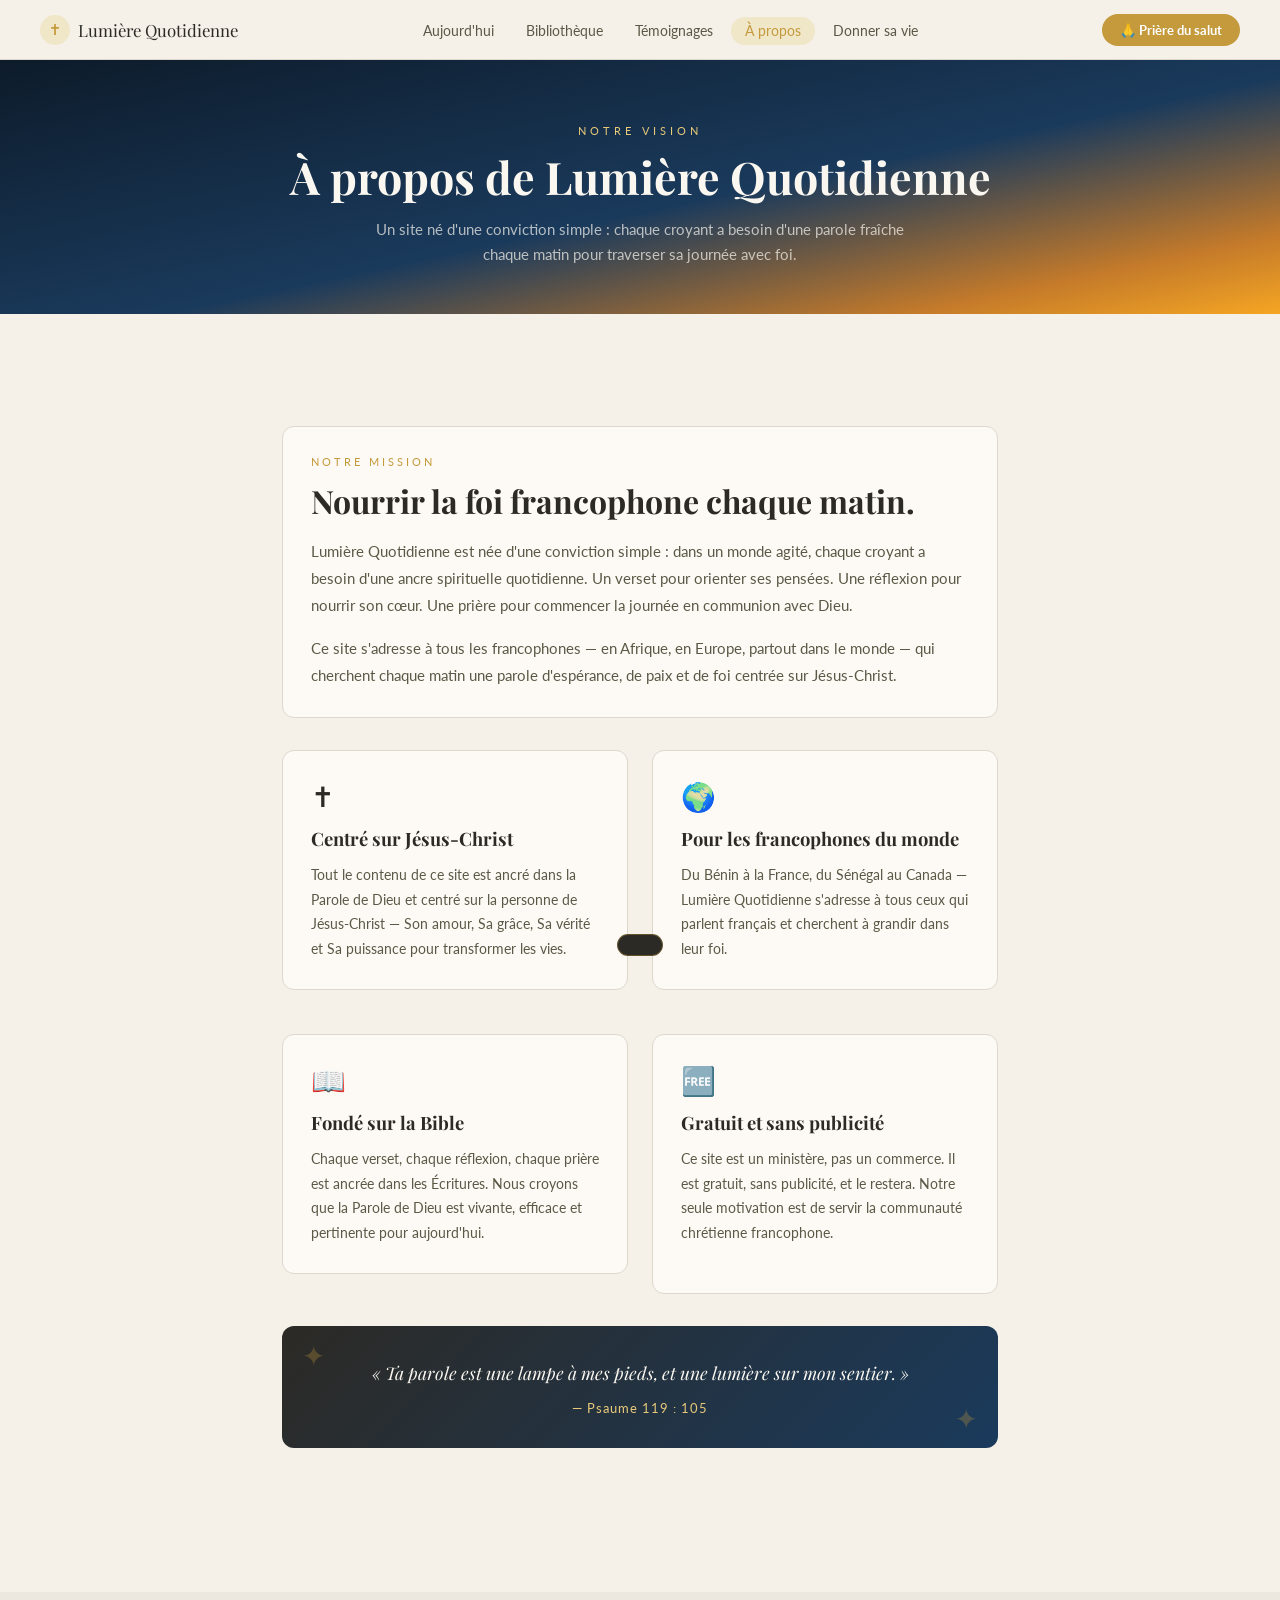
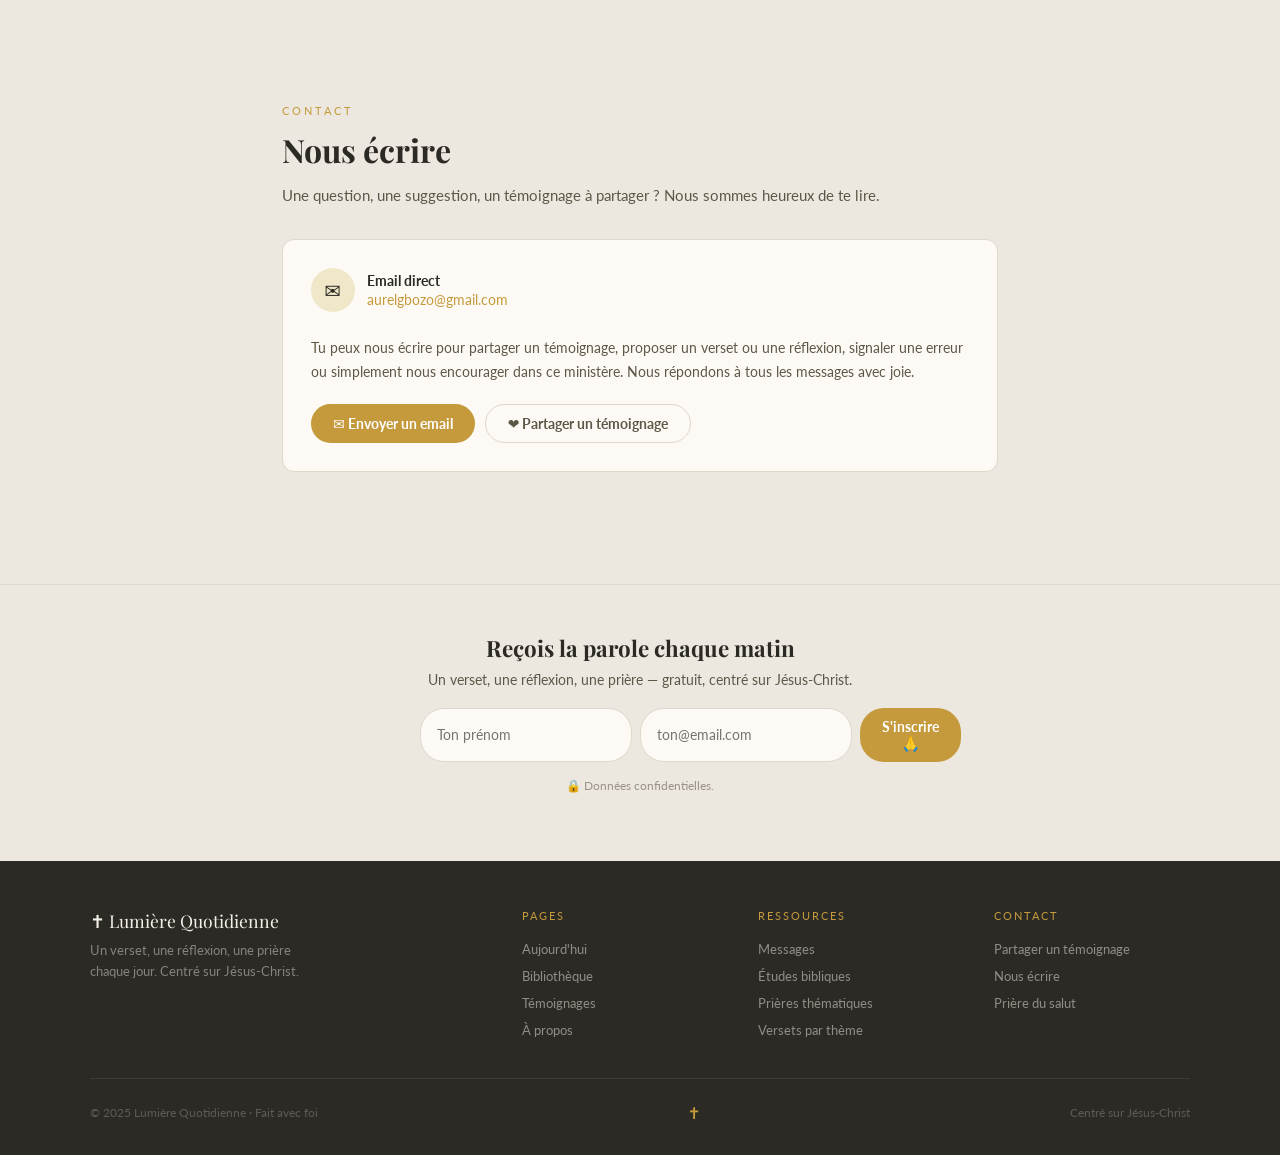
==== apropos.html @ 220b4751 "Add files via upload Restructuration multi-pages" ====
<!DOCTYPE html>
<html lang="fr">
<head>
  <meta charset="UTF-8" />
  <meta name="viewport" content="width=device-width, initial-scale=1.0" />
  <link rel="icon" type="image/svg+xml" href="favicon.svg" />
  <link rel="icon" type="image/png" href="favicon.png" />
  <link rel="preconnect" href="https://fonts.googleapis.com" crossorigin />
  <link rel="preload" as="style" href="https://fonts.googleapis.com/css2?family=Playfair+Display:ital,wght@0,400;0,500;0,700;1,400&family=Lato:wght@300;400;700&display=swap" onload="this.onload=null;this.rel='stylesheet'" />
  <noscript><link href="https://fonts.googleapis.com/css2?family=Playfair+Display:ital,wght@0,400;0,500;0,700;1,400&family=Lato:wght@300;400;700&display=swap" rel="stylesheet" /></noscript>
  <link rel="stylesheet" href="style.css" />

  <title>À propos — Lumière Quotidienne</title>
  <meta name="description" content="La vision de Lumière Quotidienne — un site chrétien francophone centré sur Jésus-Christ." />
</head>
<body>
<nav class="nav">
  <a href="index.html" class="nav-brand">
    <div class="nav-logo">✝</div>
    <span class="nav-name">Lumière Quotidienne</span>
  </a>
  <ul class="nav-links">
    <li><a href="index.html">Aujourd'hui</a></li>
    <li><a href="bibliotheque.html">Bibliothèque</a></li>
    <li><a href="temoignages.html">Témoignages</a></li>
    <li><a href="apropos.html">À propos</a></li>
    <li><a href="salut.html">Donner sa vie</a></li>
  </ul>
  <div style="display:flex;align-items:center;gap:10px;">
    <a href="salut.html" class="nav-cta">🙏 Prière du salut</a>
    <button class="nav-hamburger" id="hamburger"><span></span><span></span><span></span></button>
  </div>
</nav>
<div class="mobile-menu" id="mobileMenu">
  <a href="index.html">Aujourd'hui</a>
  <a href="bibliotheque.html">Bibliothèque</a>
  <a href="temoignages.html">Témoignages</a>
  <a href="apropos.html">À propos</a>
  <a href="salut.html">Donner sa vie</a>
</div>

<div class="page-header">
  <p class="page-header-label">Notre vision</p>
  <h1 class="page-header-title">À propos de Lumière Quotidienne</h1>
  <p class="page-header-sub">Un site né d'une conviction simple : chaque croyant a besoin d'une parole fraîche chaque matin pour traverser sa journée avec foi.</p>
</div>

<section class="section">
  <div class="container-sm">
    <div class="card" style="margin-bottom:2rem;">
      <p class="section-label">Notre mission</p>
      <h2 class="section-title">Nourrir la foi francophone chaque matin.</h2>
      <p style="font-size:15px;color:var(--text-mid);line-height:1.8;margin-top:1rem;">
        Lumière Quotidienne est née d'une conviction simple : dans un monde agité, chaque croyant a besoin d'une ancre spirituelle quotidienne. Un verset pour orienter ses pensées. Une réflexion pour nourrir son cœur. Une prière pour commencer la journée en communion avec Dieu.
      </p>
      <p style="font-size:15px;color:var(--text-mid);line-height:1.8;margin-top:1rem;">
        Ce site s'adresse à tous les francophones — en Afrique, en Europe, partout dans le monde — qui cherchent chaque matin une parole d'espérance, de paix et de foi centrée sur Jésus-Christ.
      </p>
    </div>

    <div class="grid-2" style="margin-bottom:2rem;">
      <div class="card">
        <div style="font-size:28px;margin-bottom:0.75rem;">✝️</div>
        <h3 class="card-title">Centré sur Jésus-Christ</h3>
        <p class="card-text">Tout le contenu de ce site est ancré dans la Parole de Dieu et centré sur la personne de Jésus-Christ — Son amour, Sa grâce, Sa vérité et Sa puissance pour transformer les vies.</p>
      </div>
      <div class="card">
        <div style="font-size:28px;margin-bottom:0.75rem;">🌍</div>
        <h3 class="card-title">Pour les francophones du monde</h3>
        <p class="card-text">Du Bénin à la France, du Sénégal au Canada — Lumière Quotidienne s'adresse à tous ceux qui parlent français et cherchent à grandir dans leur foi.</p>
      </div>
      <div class="card">
        <div style="font-size:28px;margin-bottom:0.75rem;">📖</div>
        <h3 class="card-title">Fondé sur la Bible</h3>
        <p class="card-text">Chaque verset, chaque réflexion, chaque prière est ancrée dans les Écritures. Nous croyons que la Parole de Dieu est vivante, efficace et pertinente pour aujourd'hui.</p>
      </div>
      <div class="card">
        <div style="font-size:28px;margin-bottom:0.75rem;">🆓</div>
        <h3 class="card-title">Gratuit et sans publicité</h3>
        <p class="card-text">Ce site est un ministère, pas un commerce. Il est gratuit, sans publicité, et le restera. Notre seule motivation est de servir la communauté chrétienne francophone.</p>
      </div>
    </div>

    <div class="verset-band">
      <p class="verset-band-text">« Ta parole est une lampe à mes pieds, et une lumière sur mon sentier. »</p>
      <p class="verset-band-ref">— Psaume 119 : 105</p>
    </div>
  </div>
</section>

<section class="section section-bg-alt" id="contact">
  <div class="container-sm">
    <p class="section-label">Contact</p>
    <h2 class="section-title">Nous écrire</h2>
    <p class="section-sub" style="margin-bottom:2rem;">Une question, une suggestion, un témoignage à partager ? Nous sommes heureux de te lire.</p>

    <div class="card">
      <div style="display:flex;align-items:center;gap:12px;margin-bottom:1.5rem;">
        <div style="width:44px;height:44px;border-radius:50%;background:var(--gold-pale);display:flex;align-items:center;justify-content:center;font-size:20px;">✉️</div>
        <div>
          <p style="font-weight:700;color:var(--text);font-size:14px;">Email direct</p>
          <a href="mailto:aurelgbozo@gmail.com" style="color:var(--gold);font-size:14px;text-decoration:none;">aurelgbozo@gmail.com</a>
        </div>
      </div>
      <p style="font-size:14px;color:var(--text-mid);line-height:1.7;">Tu peux nous écrire pour partager un témoignage, proposer un verset ou une réflexion, signaler une erreur ou simplement nous encourager dans ce ministère. Nous répondons à tous les messages avec joie.</p>
      <div style="margin-top:1.25rem;display:flex;gap:10px;flex-wrap:wrap;">
        <a href="mailto:aurelgbozo@gmail.com" class="btn btn-gold">✉️ Envoyer un email</a>
        <a href="temoignages.html" class="btn btn-outline">❤️ Partager un témoignage</a>
      </div>
    </div>
  </div>
</section>

<div class="newsletter-strip">
  <h3>Reçois la parole chaque matin</h3>
  <p>Un verset, une réflexion, une prière — gratuit, centré sur Jésus-Christ.</p>
  <form id="nlForm" action="https://formspree.io/f/mqevyqdy" method="POST" onsubmit="return soumettreNewsletter(event)">
    <input type="hidden" name="_subject" value="✉️ Nouvelle inscription — Lumière Quotidienne" />
    <div class="nl-form">
      <input type="text" name="prenom" placeholder="Ton prénom" />
      <input type="email" name="email" id="nlEmail" placeholder="ton@email.com" required />
      <button type="submit" class="btn btn-gold" id="nlBtn">S'inscrire 🙏</button>
    </div>
  </form>
  <div id="nlSucces" class="form-success">✅ Merci ! Tu es maintenant inscrit(e). Que Dieu bénisse chacun de tes matins ! 🙏</div>
  <div id="nlErreur" class="form-error">❌ Une erreur s'est produite. Réessaie.</div>
  <p style="margin-top:1rem;font-size:12px;color:var(--text-soft);">🔒 Données confidentielles.</p>
</div>
<footer>
  <div class="footer-inner">
    <div>
      <p class="footer-brand-name">✝ Lumière Quotidienne</p>
      <p class="footer-brand-desc">Un verset, une réflexion, une prière chaque jour. Centré sur Jésus-Christ.</p>
    </div>
    <div>
      <p class="footer-col-title">Pages</p>
      <ul class="footer-links">
        <li><a href="index.html">Aujourd'hui</a></li>
        <li><a href="bibliotheque.html">Bibliothèque</a></li>
        <li><a href="temoignages.html">Témoignages</a></li>
        <li><a href="apropos.html">À propos</a></li>
      </ul>
    </div>
    <div>
      <p class="footer-col-title">Ressources</p>
      <ul class="footer-links">
        <li><a href="bibliotheque.html#messages">Messages</a></li>
        <li><a href="bibliotheque.html#etudes">Études bibliques</a></li>
        <li><a href="bibliotheque.html#prieres">Prières thématiques</a></li>
        <li><a href="bibliotheque.html#versets">Versets par thème</a></li>
      </ul>
    </div>
    <div>
      <p class="footer-col-title">Contact</p>
      <ul class="footer-links">
        <li><a href="temoignages.html">Partager un témoignage</a></li>
        <li><a href="apropos.html#contact">Nous écrire</a></li>
        <li><a href="salut.html">Prière du salut</a></li>
      </ul>
    </div>
  </div>
  <div class="footer-bottom">
    <p>© 2025 Lumière Quotidienne · Fait avec foi</p>
    <span class="footer-cross">✝</span>
    <p>Centré sur Jésus-Christ</p>
  </div>
</footer>
<div class="toast" id="toast"></div>
<script src="commun.js"></script>
</body>
</html>
---- style.css ----
/* ============================================================
   LUMIÈRE QUOTIDIENNE — Feuille de style commune
   ============================================================ */

*, *::before, *::after { box-sizing: border-box; margin: 0; padding: 0; }
html { scroll-behavior: smooth; }

:root {
  --bg:        #F5F0E8;
  --bg-alt:    #EDE8DF;
  --bg-card:   #FDFAF5;
  --bg-dark:   #2C2A25;
  --gold:      #C49A3C;
  --gold-pale: #F0E6C8;
  --gold-mid:  #D4AC5A;
  --text:      #2C2A25;
  --text-mid:  #5C5847;
  --text-soft: #9A9285;
  --border:    #DDD8CC;
  --sage:      #5C7A4E;
  --sage-light:#EAF3DE;
  --radius:    12px;
  --radius-lg: 20px;
  --shadow:    0 2px 20px rgba(44,42,37,0.08);
  --font-d:    'Playfair Display', Georgia, serif;
  --font-b:    'Lato', system-ui, sans-serif;
}

body { background: var(--bg); font-family: var(--font-b); color: var(--text); min-height: 100vh; }

/* ── NAVBAR ── */
.nav {
  position: sticky; top: 0; z-index: 100;
  background: var(--bg); border-bottom: 1px solid var(--border);
  display: flex; align-items: center; justify-content: space-between;
  padding: 0 2.5rem; height: 60px;
}
.nav-brand { display: flex; align-items: center; gap: 8px; text-decoration: none; }
.nav-logo { width: 30px; height: 30px; border-radius: 50%; background: var(--gold-pale); display: flex; align-items: center; justify-content: center; font-size: 15px; color: var(--gold); }
.nav-name { font-family: var(--font-d); font-size: 1.05rem; color: var(--text); }
.nav-links { display: flex; gap: 4px; list-style: none; }
.nav-links a { color: var(--text-mid); text-decoration: none; font-size: 13.5px; padding: 6px 14px; border-radius: 20px; transition: all .15s; }
.nav-links a:hover, .nav-links a.active { color: var(--gold); background: var(--gold-pale); }
.nav-right { display: flex; align-items: center; gap: 10px; }
.nav-cta { background: var(--gold); color: #fff; border: none; border-radius: 20px; padding: 8px 18px; font-size: 13px; font-weight: 700; cursor: pointer; font-family: var(--font-b); transition: background .15s; text-decoration: none; }
.nav-cta:hover { background: var(--gold-mid); }
.nav-hamburger { display: none; flex-direction: column; gap: 5px; cursor: pointer; padding: 4px; background: none; border: none; }
.nav-hamburger span { display: block; width: 22px; height: 2px; background: var(--text); border-radius: 2px; }
.mobile-menu { display: none; position: fixed; top: 60px; left: 0; right: 0; background: var(--bg-card); border-bottom: 1px solid var(--border); padding: 1rem 1.5rem; z-index: 99; flex-direction: column; gap: 4px; }
.mobile-menu.open { display: flex; }
.mobile-menu a { color: var(--text-mid); text-decoration: none; font-size: 15px; padding: 10px 0; border-bottom: 1px solid var(--border); }
.mobile-menu a:hover { color: var(--gold); }

/* ── PAGE HEADER ── */
.page-header {
  background: linear-gradient(168deg, #0D1B2A 0%, #1a3a5c 55%, #c47a2a 85%, #F5A623 100%);
  padding: 4rem 2.5rem 3rem;
  text-align: center;
}
.page-header-label { font-size: 11px; letter-spacing: 4px; text-transform: uppercase; color: #E8C97A; margin-bottom: 0.75rem; }
.page-header-title { font-family: var(--font-d); font-size: clamp(1.8rem, 4vw, 2.8rem); color: #FAF7F0; line-height: 1.25; margin-bottom: 0.75rem; }
.page-header-sub { font-size: 15px; color: rgba(250,247,240,0.7); max-width: 560px; margin: 0 auto; line-height: 1.65; }

/* ── LAYOUT ── */
.container { max-width: 1100px; margin: 0 auto; padding: 3rem 2rem; }
.container-sm { max-width: 780px; margin: 0 auto; padding: 3rem 2rem; }
.section { padding: 4rem 2.5rem; }
.section-bg-alt { background: var(--bg-alt); }
.section-bg-dark { background: var(--bg-dark); }
.section-label { font-size: 11px; letter-spacing: 3px; text-transform: uppercase; color: var(--gold); margin-bottom: 0.75rem; }
.section-title { font-family: var(--font-d); font-size: clamp(1.5rem, 3vw, 2rem); line-height: 1.3; color: var(--text); margin-bottom: 0.75rem; }
.section-title-center { text-align: center; }
.section-sub { font-size: 15px; color: var(--text-mid); line-height: 1.65; margin-bottom: 2.5rem; }
.section-sub-center { text-align: center; max-width: 600px; margin-left: auto; margin-right: auto; }

/* ── CARD ── */
.card { background: var(--bg-card); border: 1px solid var(--border); border-radius: var(--radius); padding: 1.75rem; margin-bottom: 1.25rem; }
.card:last-child { margin-bottom: 0; }
.card-tag { display: inline-block; background: var(--gold-pale); color: var(--gold); font-size: 11px; font-weight: 700; letter-spacing: 1.5px; text-transform: uppercase; padding: 3px 10px; border-radius: 12px; margin-bottom: 0.75rem; }
.card-title { font-family: var(--font-d); font-size: 1.15rem; color: var(--text); margin-bottom: 0.75rem; }
.card-text { font-size: 14px; color: var(--text-mid); line-height: 1.75; }
.card-verset { font-family: var(--font-d); font-style: italic; font-size: 13px; color: var(--gold); border-left: 3px solid var(--gold-pale); padding-left: 10px; margin-top: 1rem; }

/* ── BUTTONS ── */
.btn { display: inline-flex; align-items: center; gap: 6px; border-radius: 24px; padding: 10px 22px; font-size: 14px; font-weight: 700; cursor: pointer; font-family: var(--font-b); transition: all .15s; text-decoration: none; border: none; }
.btn-gold { background: var(--gold); color: #fff; }
.btn-gold:hover { background: var(--gold-mid); }
.btn-outline { background: transparent; color: var(--text-mid); border: 1.5px solid var(--border); }
.btn-outline:hover { border-color: var(--gold); color: var(--gold); }
.btn-sm { padding: 6px 16px; font-size: 12px; }
.btn-copy { background: none; border: 1px solid var(--border); border-radius: 20px; padding: 5px 14px; font-size: 12px; color: var(--text-soft); cursor: pointer; font-family: var(--font-b); transition: all .15s; }
.btn-copy:hover { border-color: var(--gold); color: var(--gold); }

/* ── GRILLES ── */
.grid-2 { display: grid; grid-template-columns: 1fr 1fr; gap: 1.5rem; }
.grid-3 { display: grid; grid-template-columns: repeat(3, 1fr); gap: 1.25rem; }
.grid-4 { display: grid; grid-template-columns: repeat(4, 1fr); gap: 1.25rem; }

/* ── PRIÈRE CARD DARK ── */
.priere-dark { background: var(--bg-dark); border-radius: var(--radius); padding: 1.5rem; }
.priere-dark-icon { font-size: 22px; margin-bottom: 0.75rem; }
.priere-dark-titre { font-family: var(--font-d); font-size: 1rem; color: #F5F0E8; margin-bottom: 0.75rem; }
.priere-dark-texte { font-family: var(--font-d); font-style: italic; font-size: 13px; color: rgba(245,240,232,0.75); line-height: 1.75; margin-bottom: 1rem; }

/* ── VERSET BAND ── */
.verset-band { background: linear-gradient(135deg, var(--bg-dark) 0%, #1a3a5c 100%); border-radius: var(--radius); padding: 2rem 1.5rem; text-align: center; position: relative; overflow: hidden; margin: 2rem 0; }
.verset-band::before { content: '✦'; position: absolute; top: 12px; left: 20px; color: var(--gold); opacity: 0.3; font-size: 28px; }
.verset-band::after { content: '✦'; position: absolute; bottom: 12px; right: 20px; color: var(--gold); opacity: 0.3; font-size: 28px; }
.verset-band-text { font-family: var(--font-d); font-style: italic; color: #FAF7F0; font-size: 1.1rem; line-height: 1.7; }
.verset-band-ref { margin-top: 0.75rem; color: #E8C97A; font-size: 13px; letter-spacing: 1px; }

/* ── THÈME CHIPS ── */
.themes-grid { display: flex; flex-wrap: wrap; gap: 8px; margin-bottom: 2rem; }
.theme-chip { background: var(--bg-card); border: 1px solid var(--border); border-radius: 24px; padding: 7px 16px; cursor: pointer; transition: all .15s; text-decoration: none; display: inline-flex; align-items: center; gap: 6px; font-size: 13px; color: var(--text-mid); font-weight: 700; }
.theme-chip:hover, .theme-chip.active { border-color: var(--gold); background: var(--gold-pale); color: var(--gold); }

/* ── VERSETS THÈME ── */
.theme-section { background: var(--bg-card); border: 1px solid var(--border); border-radius: var(--radius); overflow: hidden; margin-bottom: 1rem; }
.theme-header { display: flex; align-items: center; gap: 8px; padding: 0.9rem 1.25rem; font-size: 13px; font-weight: 700; letter-spacing: 1px; background: var(--gold-pale); color: var(--text); }
.versets-liste { display: grid; grid-template-columns: repeat(auto-fit, minmax(220px, 1fr)); }
.verset-item { padding: 1rem 1.25rem; border-top: 1px solid var(--border); }
.vi-texte { font-family: var(--font-d); font-style: italic; font-size: 13.5px; color: var(--text); line-height: 1.6; margin-bottom: 0.4rem; }
.vi-ref { font-size: 11px; color: var(--gold); font-weight: 700; letter-spacing: 0.5px; }

/* ── TEMOIGNAGES ── */
.temo-bubble { background: rgba(255,255,255,0.08); border: 1px solid rgba(255,255,255,0.15); border-radius: var(--radius); padding: 1.25rem; margin-bottom: 1rem; }
.temo-quote { font-family: var(--font-d); font-style: italic; font-size: 1rem; color: #F5F0E8; line-height: 1.6; margin-bottom: 0.5rem; }
.temo-author { font-size: 12px; color: rgba(245,240,232,0.5); }

/* ── FORMULAIRES ── */
.form-group { margin-bottom: 1rem; }
.form-label { display: block; font-size: 12px; font-weight: 700; color: var(--text-mid); letter-spacing: 1px; text-transform: uppercase; margin-bottom: 6px; }
.form-input { width: 100%; border: 1.5px solid var(--border); border-radius: var(--radius); padding: 10px 14px; font-size: 14px; font-family: var(--font-b); background: var(--bg-card); color: var(--text); transition: border-color .15s; }
.form-input:focus { outline: none; border-color: var(--gold); }
.form-textarea { height: 100px; resize: none; }
.form-row { display: flex; gap: 10px; }
.form-row .form-group { flex: 1; }
.form-success { background: var(--sage-light); border: 1px solid var(--sage); border-radius: var(--radius); padding: 12px 16px; color: #2d5a1e; font-size: 14px; margin-top: 1rem; display: none; }
.form-error { background: #fbeaea; border: 1px solid #c0392b; border-radius: var(--radius); padding: 12px 16px; color: #922b21; font-size: 14px; margin-top: 1rem; display: none; }

/* ── NEWSLETTER ── */
.newsletter-strip { background: var(--bg-alt); border-top: 1px solid var(--border); padding: 3rem 2rem; text-align: center; }
.newsletter-strip h3 { font-family: var(--font-d); font-size: 1.4rem; color: var(--text); margin-bottom: 0.5rem; }
.newsletter-strip p { font-size: 14px; color: var(--text-mid); margin-bottom: 1.25rem; }
.nl-form { display: flex; gap: 8px; max-width: 440px; margin: 0 auto; }
.nl-form input { flex: 1; border: 1.5px solid var(--border); border-radius: 24px; padding: 10px 16px; font-size: 14px; font-family: var(--font-b); background: var(--bg-card); color: var(--text); transition: border-color .15s; }
.nl-form input:focus { outline: none; border-color: var(--gold); }

/* ── FOOTER ── */
footer { background: var(--bg-dark); padding: 3rem 2.5rem 2rem; }
.footer-inner { max-width: 1100px; margin: 0 auto; display: grid; grid-template-columns: 2fr 1fr 1fr 1fr; gap: 2.5rem; margin-bottom: 2.5rem; }
.footer-brand-name { font-family: var(--font-d); font-size: 1.1rem; color: #F5F0E8; margin-bottom: 0.5rem; display: flex; align-items: center; gap: 8px; }
.footer-brand-desc { font-size: 13px; color: rgba(245,240,232,0.45); line-height: 1.6; max-width: 240px; margin-top: 0.5rem; }
.footer-col-title { font-size: 11px; letter-spacing: 2px; text-transform: uppercase; color: var(--gold); margin-bottom: 1rem; }
.footer-links { list-style: none; display: flex; flex-direction: column; gap: 8px; }
.footer-links a { font-size: 13px; color: rgba(245,240,232,0.5); text-decoration: none; transition: color .15s; }
.footer-links a:hover { color: var(--gold); }
.footer-bottom { max-width: 1100px; margin: 0 auto; padding-top: 1.5rem; border-top: 1px solid rgba(255,255,255,0.08); display: flex; align-items: center; justify-content: space-between; }
.footer-bottom p { font-size: 12px; color: rgba(245,240,232,0.25); }
.footer-cross { color: var(--gold); }

/* ── TOAST ── */
.toast { position: fixed; bottom: 1.5rem; left: 50%; transform: translateX(-50%) translateY(80px); background: var(--bg-dark); color: #F5F0E8; font-size: 13px; padding: 10px 22px; border-radius: 24px; border: 1px solid rgba(196,154,60,.35); z-index: 999; transition: transform .3s ease; white-space: nowrap; pointer-events: none; }
.toast.show { transform: translateX(-50%) translateY(0); }

/* ── PAYSAGES ── */
.paysage-grid { display: grid; grid-template-columns: repeat(3, 1fr); gap: 1.25rem; }
.paysage-card { border-radius: var(--radius-lg); overflow: hidden; position: relative; height: 260px; background: var(--bg-alt); }
.paysage-img { width: 100%; height: 100%; object-fit: cover; display: block; transition: transform .4s ease; }
.paysage-card:hover .paysage-img { transform: scale(1.04); }
.paysage-overlay { position: absolute; bottom: 0; left: 0; right: 0; background: linear-gradient(to top, rgba(44,42,37,0.88) 0%, transparent 100%); padding: 1.25rem; }
.paysage-theme { font-size: 10px; letter-spacing: 2px; text-transform: uppercase; color: #D4AC5A; display: block; margin-bottom: 4px; }
.paysage-verset { font-family: var(--font-d); font-style: italic; color: #F5F0E8; font-size: 0.92rem; line-height: 1.45; }

/* ── ETUDES ── */
.etude-card { background: var(--bg-card); border: 1px solid var(--border); border-radius: var(--radius); padding: 1.75rem; display: flex; gap: 1.5rem; margin-bottom: 1.25rem; }
.etude-num { font-family: var(--font-d); font-size: 2.5rem; color: var(--gold-pale); font-weight: 700; flex-shrink: 0; line-height: 1; }
.etude-titre { font-family: var(--font-d); font-size: 1.15rem; color: var(--text); margin-bottom: 0.5rem; }
.etude-desc { font-size: 13.5px; color: var(--text-mid); line-height: 1.6; margin-bottom: 0.75rem; }
.etude-chips { display: flex; gap: 6px; flex-wrap: wrap; margin-bottom: 1rem; }
.etude-chip { background: var(--gold-pale); color: var(--gold); font-size: 11px; font-weight: 700; padding: 3px 10px; border-radius: 12px; }
.etude-body { font-size: 13.5px; color: var(--text-mid); line-height: 1.8; border-top: 1px solid var(--border); padding-top: 1rem; }
.etude-body p { margin-bottom: 0.75rem; }
.etude-body p:last-child { margin-bottom: 0; }

/* ── RESPONSIVE ── */
@media (max-width: 768px) {
  .nav-links, .nav-cta { display: none; }
  .nav-hamburger { display: flex; }
  .grid-2, .grid-3, .grid-4 { grid-template-columns: 1fr; }
  .paysage-grid { grid-template-columns: 1fr; }
  .footer-inner { grid-template-columns: 1fr; gap: 2rem; }
  .footer-bottom { flex-direction: column; gap: 0.5rem; text-align: center; }
  .nl-form { flex-direction: column; }
  .section { padding: 3rem 1.25rem; }
  .container, .container-sm { padding: 2rem 1.25rem; }
  .etude-card { flex-direction: column; }
  .form-row { flex-direction: column; }
  .nav { padding: 0 1.25rem; }
}
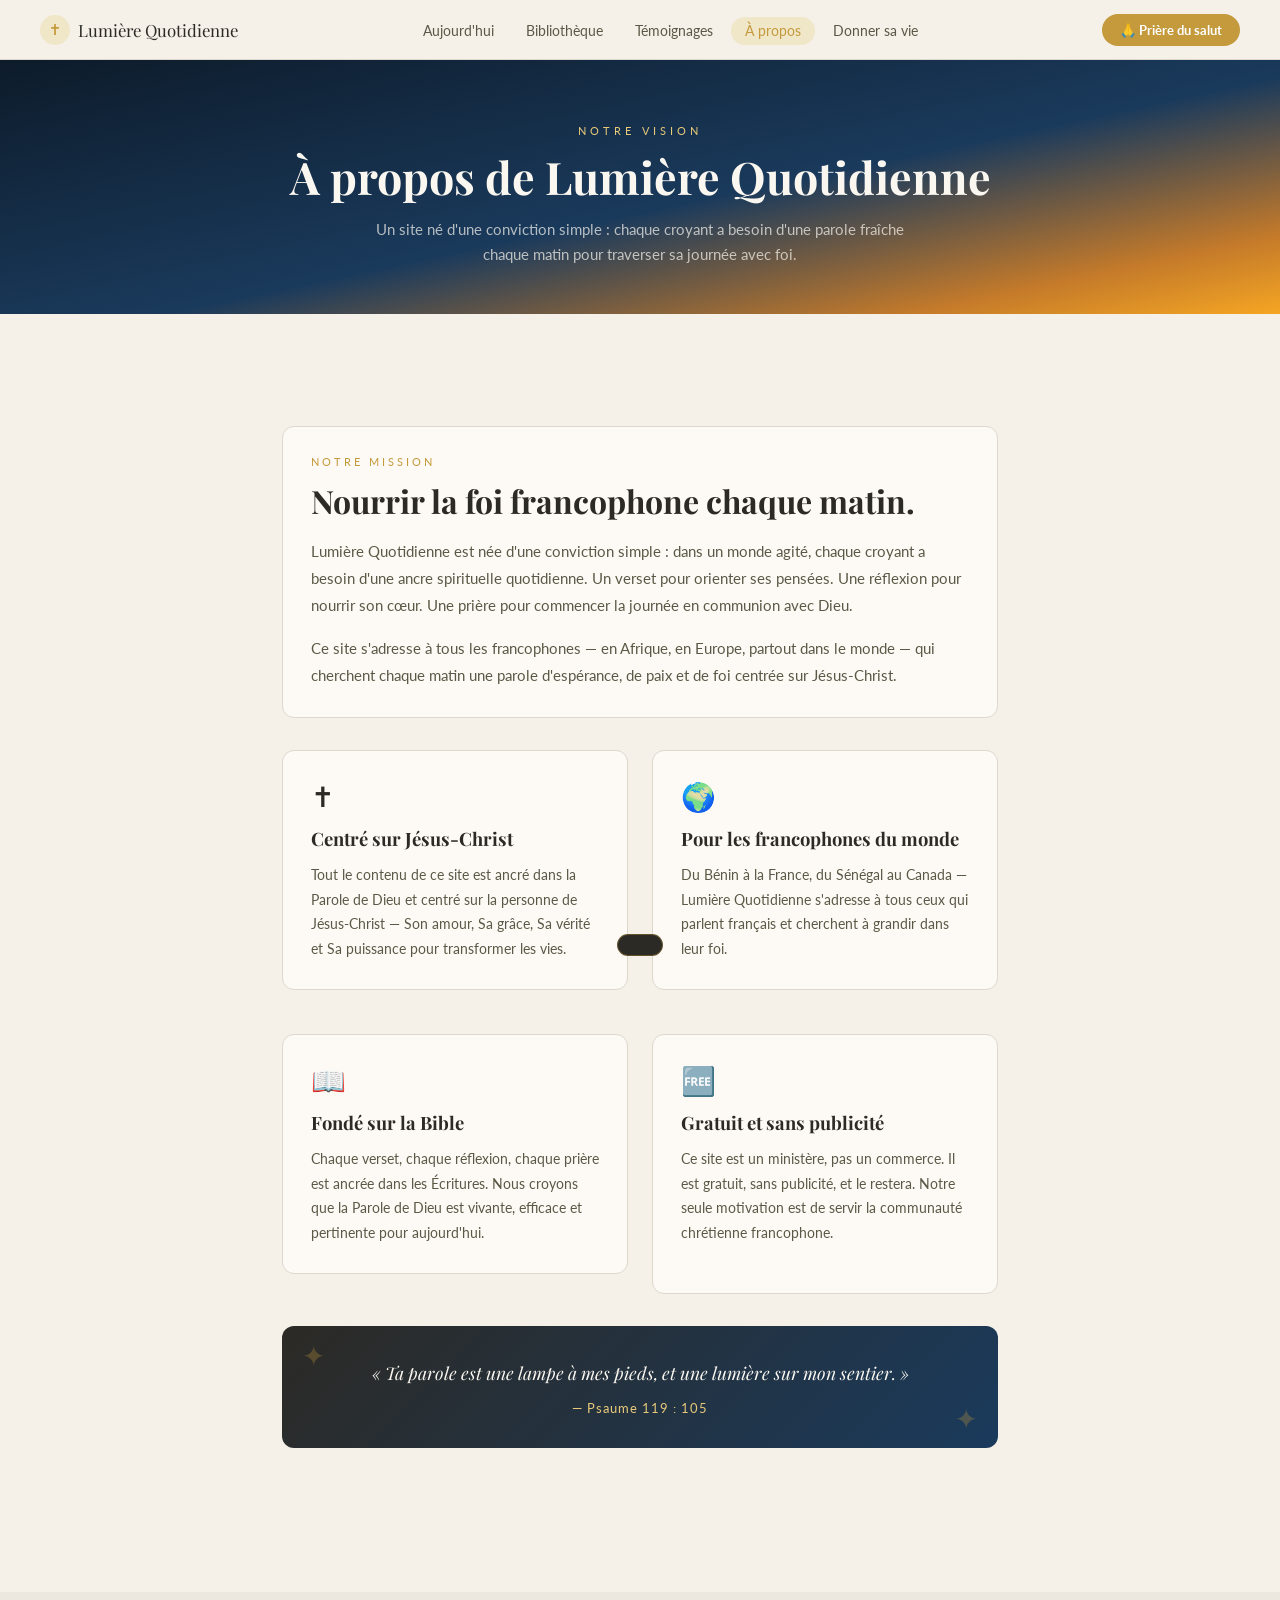
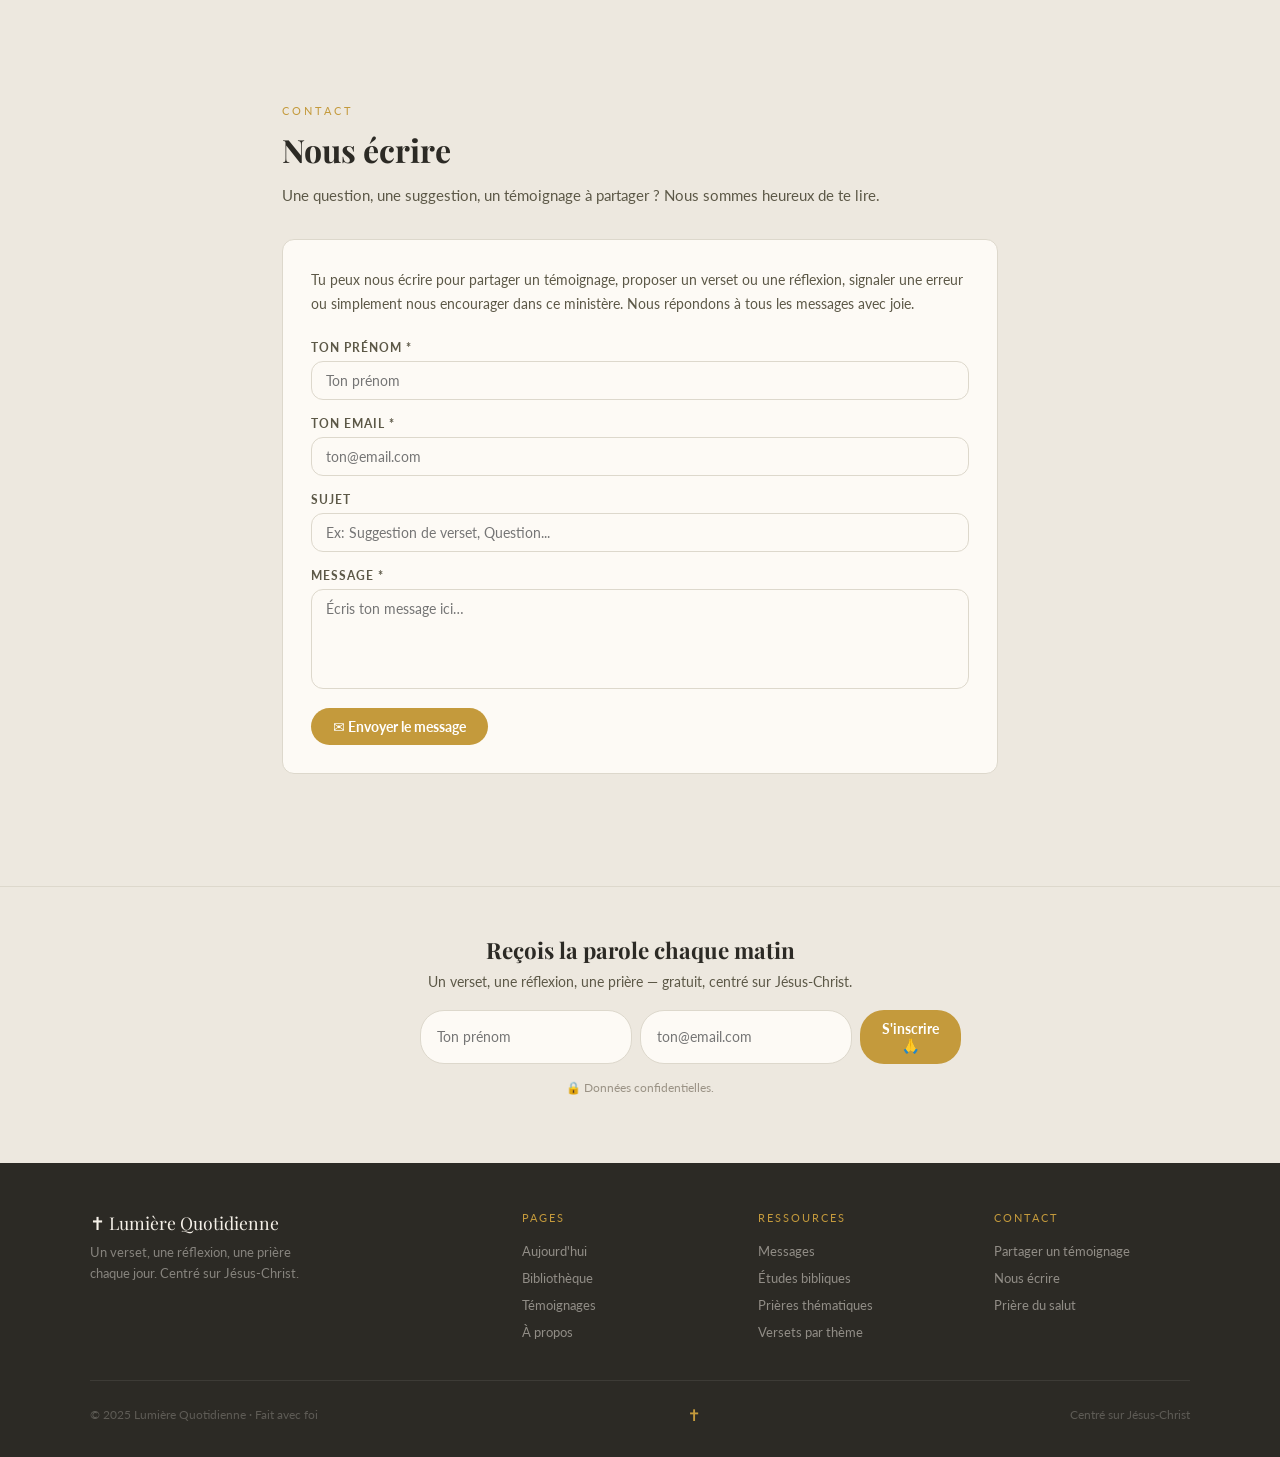
==== commit 95876d90: "Add files via upload" ====
--- a/apropos.html
+++ b/apropos.html
@@ -95,18 +95,30 @@
     <p class="section-sub" style="margin-bottom:2rem;">Une question, une suggestion, un témoignage à partager ? Nous sommes heureux de te lire.</p>
 
     <div class="card">
-      <div style="display:flex;align-items:center;gap:12px;margin-bottom:1.5rem;">
-        <div style="width:44px;height:44px;border-radius:50%;background:var(--gold-pale);display:flex;align-items:center;justify-content:center;font-size:20px;">✉️</div>
-        <div>
-          <p style="font-weight:700;color:var(--text);font-size:14px;">Email direct</p>
-          <a href="mailto:aurelgbozo@gmail.com" style="color:var(--gold);font-size:14px;text-decoration:none;">aurelgbozo@gmail.com</a>
-        </div>
-      </div>
-      <p style="font-size:14px;color:var(--text-mid);line-height:1.7;">Tu peux nous écrire pour partager un témoignage, proposer un verset ou une réflexion, signaler une erreur ou simplement nous encourager dans ce ministère. Nous répondons à tous les messages avec joie.</p>
-      <div style="margin-top:1.25rem;display:flex;gap:10px;flex-wrap:wrap;">
-        <a href="mailto:aurelgbozo@gmail.com" class="btn btn-gold">✉️ Envoyer un email</a>
-        <a href="temoignages.html" class="btn btn-outline">❤️ Partager un témoignage</a>
-      </div>
+      <p style="font-size:14px;color:var(--text-mid);line-height:1.7;margin-bottom:1.5rem;">Tu peux nous écrire pour partager un témoignage, proposer un verset ou une réflexion, signaler une erreur ou simplement nous encourager dans ce ministère. Nous répondons à tous les messages avec joie.</p>
+
+      <form id="contactForm" action="https://formspree.io/f/mjgqawrr" method="POST" onsubmit="return soumettreContact(event)">
+        <input type="hidden" name="_subject" value="✉️ Message — Lumière Quotidienne" />
+        <div class="form-group">
+          <label class="form-label">Ton prénom *</label>
+          <input type="text" name="prenom" class="form-input" placeholder="Ton prénom" required />
+        </div>
+        <div class="form-group">
+          <label class="form-label">Ton email *</label>
+          <input type="email" name="email" class="form-input" placeholder="ton@email.com" required />
+        </div>
+        <div class="form-group">
+          <label class="form-label">Sujet</label>
+          <input type="text" name="sujet" class="form-input" placeholder="Ex: Suggestion de verset, Question..." />
+        </div>
+        <div class="form-group">
+          <label class="form-label">Message *</label>
+          <textarea name="message" class="form-input form-textarea" placeholder="Écris ton message ici…" required></textarea>
+        </div>
+        <button type="submit" class="btn btn-gold" id="contactBtn">✉️ Envoyer le message</button>
+        <div id="contactSucces" class="form-success">✅ Merci ! Ton message a bien été reçu. Nous te répondrons très bientôt. Que Dieu te bénisse ! 🙏</div>
+        <div id="contactErreur" class="form-error">❌ Une erreur s'est produite. Vérifie ta connexion et réessaie.</div>
+      </form>
     </div>
   </div>
 </section>
@@ -167,5 +179,27 @@
 </footer>
 <div class="toast" id="toast"></div>
 <script src="commun.js"></script>
+<script>
+async function soumettreContact(e) {
+  e.preventDefault();
+  const btn = document.getElementById('contactBtn');
+  const ok = document.getElementById('contactSucces');
+  const err = document.getElementById('contactErreur');
+  ok.style.display = 'none'; err.style.display = 'none';
+  btn.textContent = 'Envoi…'; btn.disabled = true;
+  try {
+    const res = await fetch('https://formspree.io/f/mjgqawrr', {
+      method: 'POST',
+      body: new FormData(document.getElementById('contactForm')),
+      headers: { 'Accept': 'application/json' }
+    });
+    if (res.ok) { ok.style.display = 'block'; document.getElementById('contactForm').reset(); }
+    else err.style.display = 'block';
+  } catch(ex) { err.style.display = 'block'; }
+  btn.textContent = '✉️ Envoyer le message';
+  btn.disabled = false;
+  return false;
+}
+</script>
 </body>
 </html>
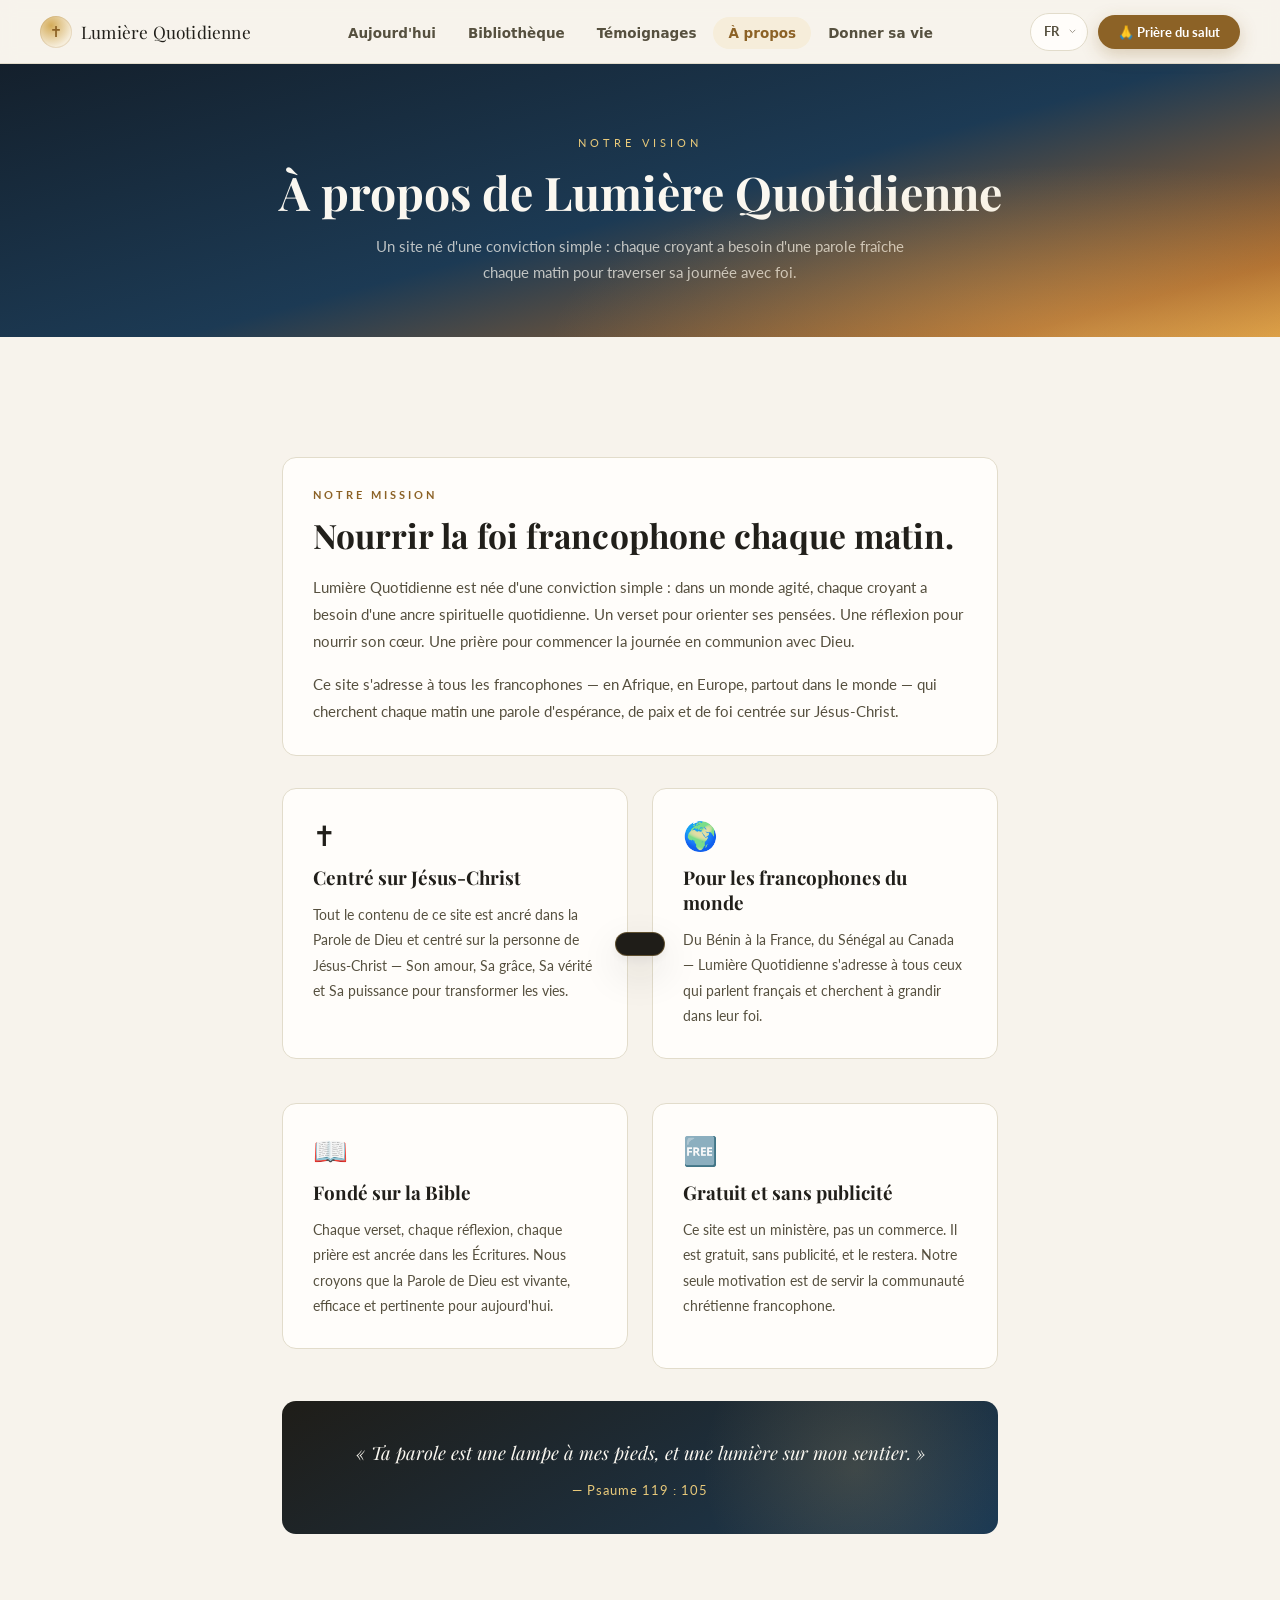
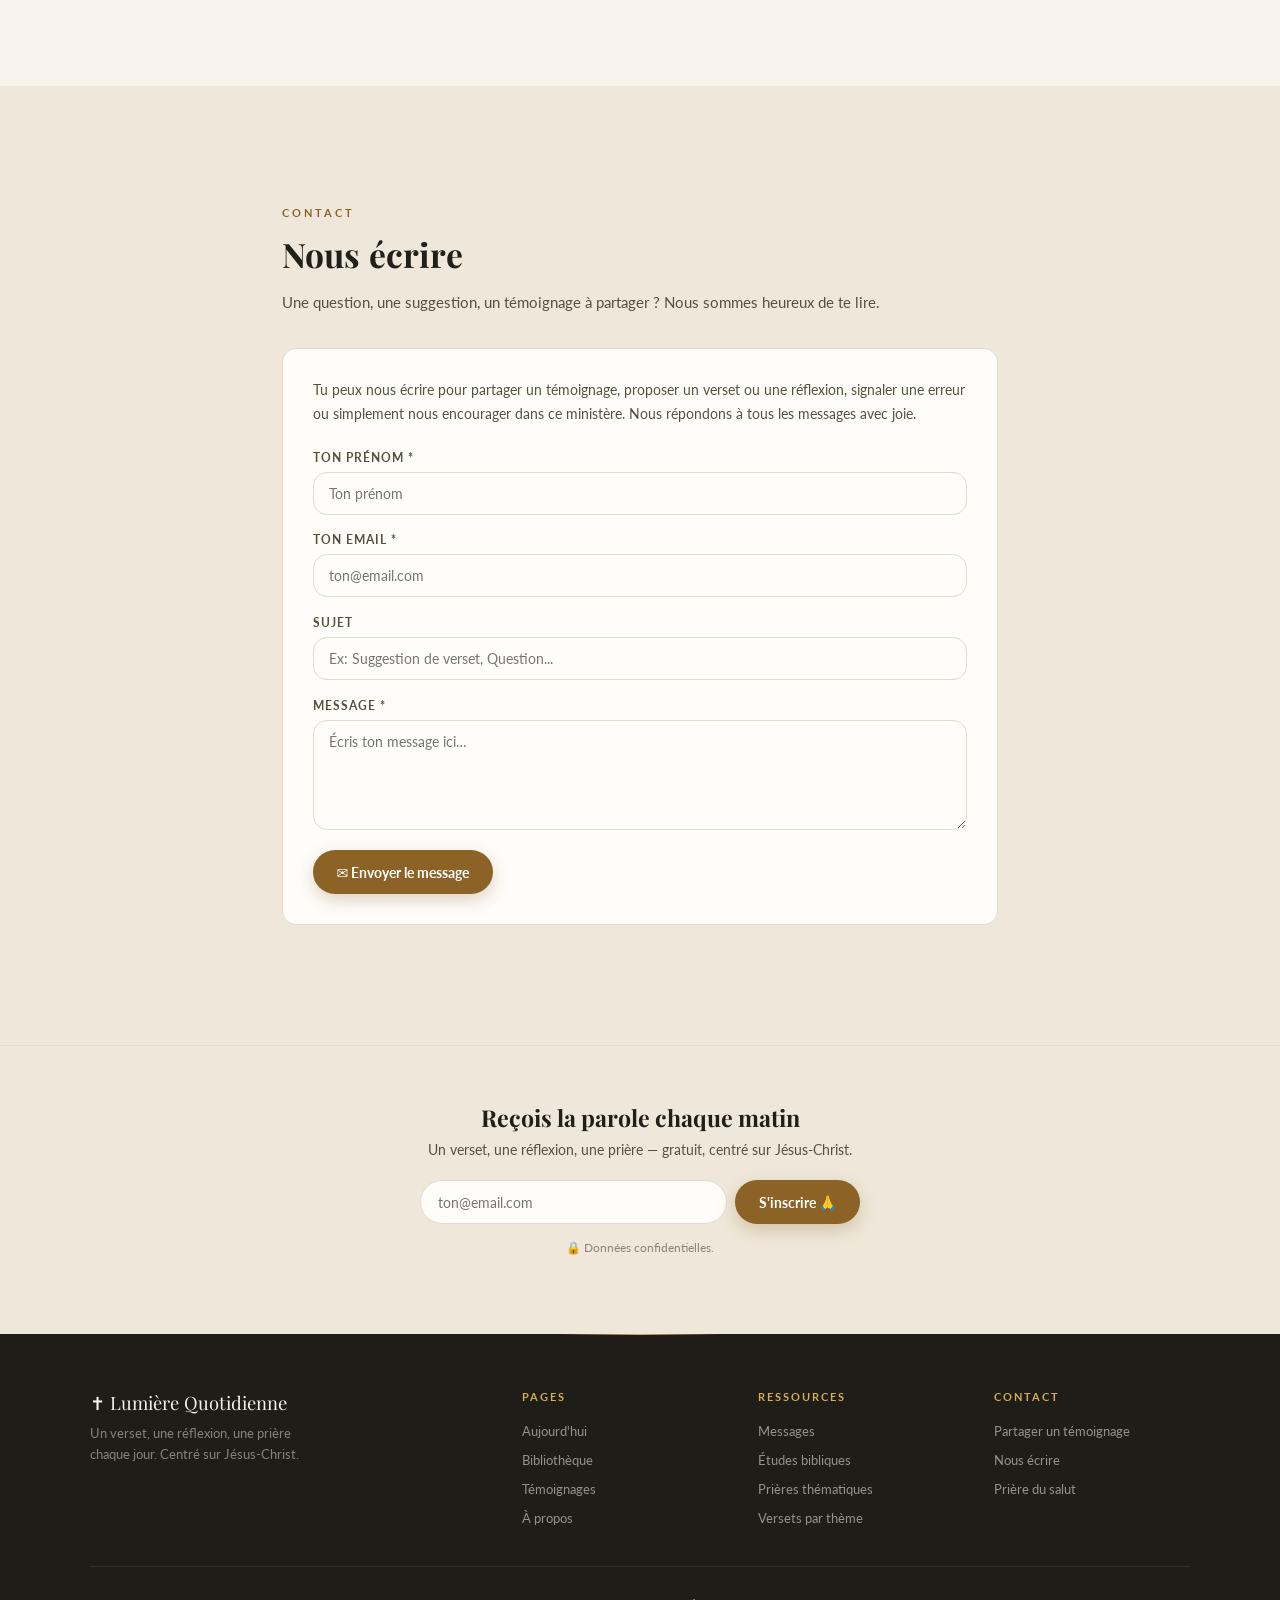
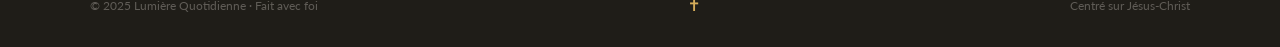
==== commit af4684ef: "Add files via upload modifications plus newsletter" ====
--- a/apropos.html
+++ b/apropos.html
@@ -20,29 +20,47 @@
     <span class="nav-name">Lumière Quotidienne</span>
   </a>
   <ul class="nav-links">
-    <li><a href="index.html">Aujourd'hui</a></li>
-    <li><a href="bibliotheque.html">Bibliothèque</a></li>
-    <li><a href="temoignages.html">Témoignages</a></li>
-    <li><a href="apropos.html">À propos</a></li>
-    <li><a href="salut.html">Donner sa vie</a></li>
+    <li><a href="index.html" data-i18n="nav_aujourdhui">Aujourd'hui</a></li>
+    <li><a href="bibliotheque.html" data-i18n="nav_bibliotheque">Bibliothèque</a></li>
+    <li><a href="temoignages.html" data-i18n="nav_temoignages">Témoignages</a></li>
+    <li><a href="apropos.html" data-i18n="nav_apropos">À propos</a></li>
+    <li><a href="salut.html" data-i18n="nav_salut">Donner sa vie</a></li>
   </ul>
   <div style="display:flex;align-items:center;gap:10px;">
-    <a href="salut.html" class="nav-cta">🙏 Prière du salut</a>
+    <select class="lang-switch" onchange="changerLangue(this.value)" aria-label="Choisir la langue / Choose language">
+      <option value="fr">FR</option>
+      <option value="en">EN</option>
+      <option value="es">ES</option>
+      <option value="pt">PT</option>
+      <option value="de">DE</option>
+      <option value="it">IT</option>
+    </select>
+    <a href="salut.html" class="nav-cta" data-i18n="nav_cta">🙏 Prière du salut</a>
     <button class="nav-hamburger" id="hamburger"><span></span><span></span><span></span></button>
   </div>
 </nav>
 <div class="mobile-menu" id="mobileMenu">
-  <a href="index.html">Aujourd'hui</a>
-  <a href="bibliotheque.html">Bibliothèque</a>
-  <a href="temoignages.html">Témoignages</a>
-  <a href="apropos.html">À propos</a>
-  <a href="salut.html">Donner sa vie</a>
+  <a href="index.html" data-i18n="nav_aujourdhui">Aujourd'hui</a>
+  <a href="bibliotheque.html" data-i18n="nav_bibliotheque">Bibliothèque</a>
+  <a href="temoignages.html" data-i18n="nav_temoignages">Témoignages</a>
+  <a href="apropos.html" data-i18n="nav_apropos">À propos</a>
+  <a href="salut.html" data-i18n="nav_salut">Donner sa vie</a>
+  <div class="mobile-lang">
+    <select class="lang-switch" onchange="changerLangue(this.value)" aria-label="Choisir la langue / Choose language">
+      <option value="fr">Français</option>
+      <option value="en">English</option>
+      <option value="es">Español</option>
+      <option value="pt">Português</option>
+      <option value="de">Deutsch</option>
+      <option value="it">Italiano</option>
+    </select>
+  </div>
 </div>
 
 <div class="page-header">
-  <p class="page-header-label">Notre vision</p>
-  <h1 class="page-header-title">À propos de Lumière Quotidienne</h1>
-  <p class="page-header-sub">Un site né d'une conviction simple : chaque croyant a besoin d'une parole fraîche chaque matin pour traverser sa journée avec foi.</p>
+  <p class="page-header-label" data-i18n="apropos_label">Notre vision</p>
+  <h1 class="page-header-title" data-i18n="apropos_title">À propos de Lumière Quotidienne</h1>
+  <p class="page-header-sub" data-i18n="apropos_sub">Un site né d'une conviction simple : chaque croyant a besoin d'une parole fraîche chaque matin pour traverser sa journée avec foi.</p>
 </div>
 
 <section class="section">
@@ -124,60 +142,66 @@
 </section>
 
 <div class="newsletter-strip">
-  <h3>Reçois la parole chaque matin</h3>
-  <p>Un verset, une réflexion, une prière — gratuit, centré sur Jésus-Christ.</p>
-  <form id="nlForm" action="https://formspree.io/f/mqevyqdy" method="POST" onsubmit="return soumettreNewsletter(event)">
-    <input type="hidden" name="_subject" value="✉️ Nouvelle inscription — Lumière Quotidienne" />
+  <h3 data-i18n="newsletter_title">Reçois la parole chaque matin</h3>
+  <p data-i18n="newsletter_sub">Un verset, une réflexion, une prière — gratuit, centré sur Jésus-Christ.</p>
+  <form id="sib-form" method="POST" action="https://33a5c8a6.sibforms.com/serve/[base64]" data-type="subscription">
     <div class="nl-form">
-      <input type="text" name="prenom" placeholder="Ton prénom" />
-      <input type="email" name="email" id="nlEmail" placeholder="ton@email.com" required />
-      <button type="submit" class="btn btn-gold" id="nlBtn">S'inscrire 🙏</button>
-    </div>
+      <input class="input" type="text" id="EMAIL" name="EMAIL" autocomplete="off" placeholder="ton@email.com" data-required="true" required data-i18n-placeholder="placeholder_email" />
+      <button class="sib-form-block__button sib-form-block__button-with-loader btn btn-gold" form="sib-form" type="submit">
+        <svg class="icon clickable__icon progress-indicator__icon sib-hide-loader-icon" viewBox="0 0 512 512" style="width:15px;height:15px;">
+          <path d="M460.116 373.846l-20.823-12.022c-5.541-3.199-7.54-10.159-4.663-15.874 30.137-59.886 28.343-131.652-5.386-189.946-33.641-58.394-94.896-95.833-161.827-99.676C261.028 55.961 256 50.751 256 44.352V20.309c0-6.904 5.808-12.337 12.703-11.982 83.556 4.306 160.163 50.864 202.11 123.677 42.063 72.696 44.079 162.316 6.031 236.832-3.14 6.148-10.75 8.461-16.728 5.01z" />
+        </svg>
+        <span data-i18n="btn_inscrire">S'inscrire 🙏</span>
+      </button>
+    </div>
+    <input type="text" name="email_address_check" value="" class="input--hidden" />
+    <input type="hidden" name="locale" value="fr" />
   </form>
-  <div id="nlSucces" class="form-success">✅ Merci ! Tu es maintenant inscrit(e). Que Dieu bénisse chacun de tes matins ! 🙏</div>
-  <div id="nlErreur" class="form-error">❌ Une erreur s'est produite. Réessaie.</div>
-  <p style="margin-top:1rem;font-size:12px;color:var(--text-soft);">🔒 Données confidentielles.</p>
+  <div id="error-message" class="form-error sib-form-message-panel" data-i18n="nl_erreur">❌ Une erreur s'est produite. Réessaie.</div>
+  <div id="success-message" class="form-success sib-form-message-panel" data-i18n="nl_succes">✅ Merci ! Tu es maintenant inscrit(e). Que Dieu bénisse chacun de tes matins ! 🙏</div>
+  <p style="margin-top:1rem;font-size:12px;color:var(--text-soft);" data-i18n="nl_privacy_short">🔒 Données confidentielles.</p>
 </div>
 <footer>
   <div class="footer-inner">
     <div>
       <p class="footer-brand-name">✝ Lumière Quotidienne</p>
-      <p class="footer-brand-desc">Un verset, une réflexion, une prière chaque jour. Centré sur Jésus-Christ.</p>
-    </div>
-    <div>
-      <p class="footer-col-title">Pages</p>
+      <p class="footer-brand-desc" data-i18n="footer_desc_short">Un verset, une réflexion, une prière chaque jour. Centré sur Jésus-Christ.</p>
+    </div>
+    <div>
+      <p class="footer-col-title" data-i18n="footer_pages">Pages</p>
       <ul class="footer-links">
-        <li><a href="index.html">Aujourd'hui</a></li>
-        <li><a href="bibliotheque.html">Bibliothèque</a></li>
-        <li><a href="temoignages.html">Témoignages</a></li>
-        <li><a href="apropos.html">À propos</a></li>
+        <li><a href="index.html" data-i18n="nav_aujourdhui">Aujourd'hui</a></li>
+        <li><a href="bibliotheque.html" data-i18n="nav_bibliotheque">Bibliothèque</a></li>
+        <li><a href="temoignages.html" data-i18n="nav_temoignages">Témoignages</a></li>
+        <li><a href="apropos.html" data-i18n="nav_apropos">À propos</a></li>
       </ul>
     </div>
     <div>
-      <p class="footer-col-title">Ressources</p>
+      <p class="footer-col-title" data-i18n="footer_ressources">Ressources</p>
       <ul class="footer-links">
-        <li><a href="bibliotheque.html#messages">Messages</a></li>
-        <li><a href="bibliotheque.html#etudes">Études bibliques</a></li>
-        <li><a href="bibliotheque.html#prieres">Prières thématiques</a></li>
-        <li><a href="bibliotheque.html#versets">Versets par thème</a></li>
+        <li><a href="bibliotheque.html#messages" data-i18n="footer_link_messages">Messages</a></li>
+        <li><a href="bibliotheque.html#etudes" data-i18n="footer_link_etudes">Études bibliques</a></li>
+        <li><a href="bibliotheque.html#prieres" data-i18n="footer_link_prieres">Prières thématiques</a></li>
+        <li><a href="bibliotheque.html#versets" data-i18n="footer_link_versets">Versets par thème</a></li>
       </ul>
     </div>
     <div>
-      <p class="footer-col-title">Contact</p>
+      <p class="footer-col-title" data-i18n="footer_contact">Contact</p>
       <ul class="footer-links">
-        <li><a href="temoignages.html">Partager un témoignage</a></li>
-        <li><a href="apropos.html#contact">Nous écrire</a></li>
-        <li><a href="salut.html">Prière du salut</a></li>
+        <li><a href="temoignages.html" data-i18n="footer_link_temoignage">Partager un témoignage</a></li>
+        <li><a href="apropos.html#contact" data-i18n="footer_link_ecrire">Nous écrire</a></li>
+        <li><a href="salut.html" data-i18n="footer_link_salut">Prière du salut</a></li>
       </ul>
     </div>
   </div>
   <div class="footer-bottom">
-    <p>© 2025 Lumière Quotidienne · Fait avec foi</p>
+    <p data-i18n="footer_copyright">© 2025 Lumière Quotidienne · Fait avec foi</p>
     <span class="footer-cross">✝</span>
-    <p>Centré sur Jésus-Christ</p>
+    <p data-i18n="footer_centered">Centré sur Jésus-Christ</p>
   </div>
 </footer>
 <div class="toast" id="toast"></div>
+<script src="traductions.js"></script>
 <script src="commun.js"></script>
 <script>
 async function soumettreContact(e) {
@@ -201,5 +225,25 @@
   return false;
 }
 </script>
+<script>
+  window.REQUIRED_CODE_ERROR_MESSAGE = 'Veuillez choisir un code pays';
+  window.LOCALE = 'fr';
+  window.EMAIL_INVALID_MESSAGE = window.SMS_INVALID_MESSAGE = "Les informations que vous avez fournies ne sont pas valides. Veuillez vérifier le format du champ et réessayer.";
+  window.REQUIRED_ERROR_MESSAGE = "Vous devez renseigner ce champ. ";
+  window.GENERIC_INVALID_MESSAGE = "Les informations que vous avez fournies ne sont pas valides. Veuillez vérifier le format du champ et réessayer.";
+  window.INVALID_NUMBER = "Les informations que vous avez fournies ne sont pas valides. Veuillez vérifier le format du champ et réessayer.";
+  window.INVALID_DATE = "Veuillez saisir une date valide";
+  window.REQUIRED_MULTISELECT_MESSAGE = 'Veuillez choisir au moins une option';
+  window.translation = {
+    common: {
+      selectedList: '{quantity} liste sélectionnée',
+      selectedLists: '{quantity} listes sélectionnées',
+      selectedOption: '{quantity} sélectionné',
+      selectedOptions: '{quantity} sélectionnés',
+    }
+  };
+  var AUTOHIDE = Boolean(0);
+</script>
+<script defer src="https://sibforms.com/forms/end-form/build/main.js"></script>
 </body>
 </html>
--- a/style.css
+++ b/style.css
@@ -1,95 +1,147 @@
 /* ============================================================
    LUMIÈRE QUOTIDIENNE — Feuille de style commune
+   Système de design : lumière chaude, sérénité, sobriété
    ============================================================ */
 
 *, *::before, *::after { box-sizing: border-box; margin: 0; padding: 0; }
 html { scroll-behavior: smooth; }
+@media (prefers-reduced-motion: reduce) {
+  html { scroll-behavior: auto; }
+  *, *::before, *::after { animation-duration: 0.001ms !important; animation-iteration-count: 1 !important; transition-duration: 0.001ms !important; }
+}
 
 :root {
-  --bg:        #F5F0E8;
-  --bg-alt:    #EDE8DF;
-  --bg-card:   #FDFAF5;
-  --bg-dark:   #2C2A25;
-  --gold:      #C49A3C;
-  --gold-pale: #F0E6C8;
-  --gold-mid:  #D4AC5A;
-  --text:      #2C2A25;
-  --text-mid:  #5C5847;
-  --text-soft: #9A9285;
-  --border:    #DDD8CC;
-  --sage:      #5C7A4E;
-  --sage-light:#EAF3DE;
-  --radius:    12px;
-  --radius-lg: 20px;
-  --shadow:    0 2px 20px rgba(44,42,37,0.08);
-  --font-d:    'Playfair Display', Georgia, serif;
-  --font-b:    'Lato', system-ui, sans-serif;
-}
-
-body { background: var(--bg); font-family: var(--font-b); color: var(--text); min-height: 100vh; }
+  --bg:          #F7F3EC;
+  --bg-alt:      #EFE8DA;
+  --bg-card:     #FFFDFA;
+  --bg-dark:     #1F1D18;
+  --bg-dark-alt: #29261F;
+
+  --gold:        #8C6226;  /* couleur interactive — AA sur clair et sur blanc */
+  --gold-mid:    #A97A2E;  /* état hover */
+  --gold-warm:   #D4AC5A;  /* accent décoratif sur fond sombre */
+  --gold-pale-tx:#E8C97A;  /* texte doré clair sur fond sombre */
+  --gold-pale:   #F6EDDA;  /* fond de badge/chip sur fond clair */
+
+  --text:        #211F1A;
+  --text-mid:    #56503F;
+  --text-soft:   #8C8577;
+
+  --border:      #E2DCCB;
+  --border-dark: rgba(255,255,255,0.12);
+
+  --sage:        #5C7A4E;
+  --sage-light:  #EAF3DE;
+  --error:       #A6382C;
+  --error-bg:    #FBEAEA;
+
+  --radius:      14px;
+  --radius-lg:   22px;
+  --radius-full: 999px;
+
+  --shadow:      0 1px 2px rgba(33,31,26,0.04), 0 8px 24px rgba(33,31,26,0.07);
+  --shadow-lg:   0 4px 10px rgba(33,31,26,0.06), 0 16px 40px rgba(33,31,26,0.12);
+  --shadow-gold: 0 6px 18px rgba(140,98,38,0.28);
+
+  --font-d: 'Playfair Display', Georgia, serif;
+  --font-b: 'Lato', system-ui, sans-serif;
+
+  --ease: cubic-bezier(.4,0,.2,1);
+}
+
+body { background: var(--bg); font-family: var(--font-b); color: var(--text); min-height: 100vh; -webkit-font-smoothing: antialiased; }
+
+/* Focus visible — accessibilité clavier */
+a:focus-visible, button:focus-visible, input:focus-visible, textarea:focus-visible, [tabindex]:focus-visible {
+  outline: 2px solid var(--gold);
+  outline-offset: 3px;
+  border-radius: 4px;
+}
 
 /* ── NAVBAR ── */
 .nav {
   position: sticky; top: 0; z-index: 100;
-  background: var(--bg); border-bottom: 1px solid var(--border);
+  background: rgba(247,243,236,0.92); backdrop-filter: saturate(160%) blur(8px);
+  border-bottom: 1px solid var(--border);
   display: flex; align-items: center; justify-content: space-between;
-  padding: 0 2.5rem; height: 60px;
-}
-.nav-brand { display: flex; align-items: center; gap: 8px; text-decoration: none; }
-.nav-logo { width: 30px; height: 30px; border-radius: 50%; background: var(--gold-pale); display: flex; align-items: center; justify-content: center; font-size: 15px; color: var(--gold); }
-.nav-name { font-family: var(--font-d); font-size: 1.05rem; color: var(--text); }
-.nav-links { display: flex; gap: 4px; list-style: none; }
-.nav-links a { color: var(--text-mid); text-decoration: none; font-size: 13.5px; padding: 6px 14px; border-radius: 20px; transition: all .15s; }
-.nav-links a:hover, .nav-links a.active { color: var(--gold); background: var(--gold-pale); }
+  padding: 0 2.5rem; height: 64px;
+}
+.nav-brand { display: flex; align-items: center; gap: 9px; text-decoration: none; }
+.nav-logo { width: 32px; height: 32px; border-radius: 50%; background: radial-gradient(circle at 35% 30%, var(--gold-warm), var(--gold-pale) 70%); display: flex; align-items: center; justify-content: center; font-size: 15px; color: var(--gold); box-shadow: inset 0 0 0 1px rgba(140,98,38,0.15); }
+.nav-name { font-family: var(--font-d); font-size: 1.08rem; color: var(--text); letter-spacing: 0.2px; }
+.nav-links { display: flex; gap: 2px; list-style: none; }
+.nav-links a { color: var(--text-mid); text-decoration: none; font-size: 13.5px; font-weight: 600; padding: 8px 15px; border-radius: var(--radius-full); transition: color .18s var(--ease), background .18s var(--ease); }
+.nav-links a:hover { color: var(--gold); background: var(--gold-pale); }
+.nav-links a.active { color: var(--gold); background: var(--gold-pale); }
 .nav-right { display: flex; align-items: center; gap: 10px; }
-.nav-cta { background: var(--gold); color: #fff; border: none; border-radius: 20px; padding: 8px 18px; font-size: 13px; font-weight: 700; cursor: pointer; font-family: var(--font-b); transition: background .15s; text-decoration: none; }
-.nav-cta:hover { background: var(--gold-mid); }
-.nav-hamburger { display: none; flex-direction: column; gap: 5px; cursor: pointer; padding: 4px; background: none; border: none; }
-.nav-hamburger span { display: block; width: 22px; height: 2px; background: var(--text); border-radius: 2px; }
-.mobile-menu { display: none; position: fixed; top: 60px; left: 0; right: 0; background: var(--bg-card); border-bottom: 1px solid var(--border); padding: 1rem 1.5rem; z-index: 99; flex-direction: column; gap: 4px; }
+.nav-cta { background: var(--gold); color: #fff; border: none; border-radius: var(--radius-full); padding: 9px 20px; font-size: 13px; font-weight: 700; cursor: pointer; font-family: var(--font-b); transition: background .18s var(--ease), transform .18s var(--ease), box-shadow .18s var(--ease); text-decoration: none; box-shadow: var(--shadow-gold); }
+.nav-cta:hover { background: var(--gold-mid); transform: translateY(-1px); }
+.nav-hamburger { display: none; flex-direction: column; gap: 5px; cursor: pointer; padding: 10px; background: none; border: none; min-width: 44px; min-height: 44px; align-items: center; justify-content: center; }
+.lang-switch { appearance: none; background: var(--bg-card) url("data:image/svg+xml,%3Csvg xmlns='http://www.w3.org/2000/svg' viewBox='0 0 20 20' fill='%238C8577'%3E%3Cpath d='M5.5 7.5l4.5 4.5 4.5-4.5' stroke='%238C8577' stroke-width='1.5' fill='none' stroke-linecap='round' stroke-linejoin='round'/%3E%3C/svg%3E") no-repeat right 9px center / 11px; border: 1px solid var(--border); border-radius: var(--radius-full); padding: 8px 26px 8px 13px; font-size: 12.5px; font-weight: 700; color: var(--text-mid); font-family: var(--font-b); cursor: pointer; min-height: 38px; transition: border-color .18s var(--ease); }
+.lang-switch:hover { border-color: var(--gold); }
+.mobile-lang { padding: 12px 4px 4px; }
+.mobile-lang .lang-switch { width: 100%; }
+
+/* ── Formulaire newsletter Brevo — restylé aux couleurs du site ── */
+.sib-form-message-panel { display: none; }
+.input--hidden { display: none !important; }
+.sib-hide-loader-icon { display: none; }
+#sib-form .sib-form-block__button svg { vertical-align: -3px; margin-right: 6px; }
+#sib-form .sib-form-block__button { border: none; }
+.nav-hamburger span { display: block; width: 20px; height: 2px; background: var(--text); border-radius: 2px; transition: transform .2s var(--ease), opacity .2s var(--ease); }
+.mobile-menu { display: none; position: fixed; top: 64px; left: 0; right: 0; background: var(--bg-card); border-bottom: 1px solid var(--border); padding: 0.5rem 1.5rem 1rem; z-index: 99; flex-direction: column; gap: 2px; box-shadow: var(--shadow-lg); }
 .mobile-menu.open { display: flex; }
-.mobile-menu a { color: var(--text-mid); text-decoration: none; font-size: 15px; padding: 10px 0; border-bottom: 1px solid var(--border); }
-.mobile-menu a:hover { color: var(--gold); }
+.mobile-menu a { color: var(--text-mid); text-decoration: none; font-size: 15px; font-weight: 600; padding: 13px 4px; border-bottom: 1px solid var(--border); }
+.mobile-menu a:hover, .mobile-menu a:active { color: var(--gold); }
 
 /* ── PAGE HEADER ── */
 .page-header {
-  background: linear-gradient(168deg, #0D1B2A 0%, #1a3a5c 55%, #c47a2a 85%, #F5A623 100%);
-  padding: 4rem 2.5rem 3rem;
+  background: linear-gradient(165deg, #14202C 0%, #1c3a54 52%, #a9672a 88%, #d99a3f 100%);
+  padding: 4.5rem 2.5rem 3.25rem;
   text-align: center;
-}
-.page-header-label { font-size: 11px; letter-spacing: 4px; text-transform: uppercase; color: #E8C97A; margin-bottom: 0.75rem; }
-.page-header-title { font-family: var(--font-d); font-size: clamp(1.8rem, 4vw, 2.8rem); color: #FAF7F0; line-height: 1.25; margin-bottom: 0.75rem; }
-.page-header-sub { font-size: 15px; color: rgba(250,247,240,0.7); max-width: 560px; margin: 0 auto; line-height: 1.65; }
+  position: relative;
+  overflow: hidden;
+}
+.page-header::after {
+  content: ''; position: absolute; inset: 0;
+  background: radial-gradient(ellipse 60% 90% at 85% 100%, rgba(233,183,101,0.35), transparent 70%);
+  pointer-events: none;
+}
+.page-header-label { font-size: 11px; letter-spacing: 4px; text-transform: uppercase; color: var(--gold-pale-tx); margin-bottom: 0.85rem; position: relative; }
+.page-header-title { font-family: var(--font-d); font-size: clamp(1.9rem, 4vw, 2.9rem); color: #FAF7F0; line-height: 1.25; margin-bottom: 0.85rem; position: relative; }
+.page-header-sub { font-size: 15px; color: rgba(250,247,240,0.72); max-width: 560px; margin: 0 auto; line-height: 1.7; position: relative; }
 
 /* ── LAYOUT ── */
 .container { max-width: 1100px; margin: 0 auto; padding: 3rem 2rem; }
 .container-sm { max-width: 780px; margin: 0 auto; padding: 3rem 2rem; }
-.section { padding: 4rem 2.5rem; }
+.section { padding: 4.5rem 2.5rem; }
 .section-bg-alt { background: var(--bg-alt); }
 .section-bg-dark { background: var(--bg-dark); }
-.section-label { font-size: 11px; letter-spacing: 3px; text-transform: uppercase; color: var(--gold); margin-bottom: 0.75rem; }
-.section-title { font-family: var(--font-d); font-size: clamp(1.5rem, 3vw, 2rem); line-height: 1.3; color: var(--text); margin-bottom: 0.75rem; }
+.section-label { font-size: 11px; letter-spacing: 3px; text-transform: uppercase; color: var(--gold); font-weight: 700; margin-bottom: 0.85rem; }
+.section-title { font-family: var(--font-d); font-size: clamp(1.6rem, 3vw, 2.1rem); line-height: 1.3; color: var(--text); margin-bottom: 0.85rem; letter-spacing: 0.1px; }
 .section-title-center { text-align: center; }
-.section-sub { font-size: 15px; color: var(--text-mid); line-height: 1.65; margin-bottom: 2.5rem; }
+.section-sub { font-size: 15px; color: var(--text-mid); line-height: 1.7; margin-bottom: 2.75rem; }
 .section-sub-center { text-align: center; max-width: 600px; margin-left: auto; margin-right: auto; }
 
 /* ── CARD ── */
-.card { background: var(--bg-card); border: 1px solid var(--border); border-radius: var(--radius); padding: 1.75rem; margin-bottom: 1.25rem; }
+.card { background: var(--bg-card); border: 1px solid var(--border); border-radius: var(--radius); padding: 1.85rem; margin-bottom: 1.25rem; transition: box-shadow .2s var(--ease), transform .2s var(--ease), border-color .2s var(--ease); }
 .card:last-child { margin-bottom: 0; }
-.card-tag { display: inline-block; background: var(--gold-pale); color: var(--gold); font-size: 11px; font-weight: 700; letter-spacing: 1.5px; text-transform: uppercase; padding: 3px 10px; border-radius: 12px; margin-bottom: 0.75rem; }
-.card-title { font-family: var(--font-d); font-size: 1.15rem; color: var(--text); margin-bottom: 0.75rem; }
-.card-text { font-size: 14px; color: var(--text-mid); line-height: 1.75; }
-.card-verset { font-family: var(--font-d); font-style: italic; font-size: 13px; color: var(--gold); border-left: 3px solid var(--gold-pale); padding-left: 10px; margin-top: 1rem; }
+.card-tag { display: inline-block; background: var(--gold-pale); color: var(--gold); font-size: 11px; font-weight: 700; letter-spacing: 1.5px; text-transform: uppercase; padding: 4px 11px; border-radius: var(--radius-full); margin-bottom: 0.75rem; }
+.card-title { font-family: var(--font-d); font-size: 1.18rem; color: var(--text); margin-bottom: 0.75rem; }
+.card-text { font-size: 14px; color: var(--text-mid); line-height: 1.8; }
+.card-verset { font-family: var(--font-d); font-style: italic; font-size: 13px; color: var(--gold); border-left: 3px solid var(--gold-pale); padding-left: 11px; margin-top: 1rem; }
 
 /* ── BUTTONS ── */
-.btn { display: inline-flex; align-items: center; gap: 6px; border-radius: 24px; padding: 10px 22px; font-size: 14px; font-weight: 700; cursor: pointer; font-family: var(--font-b); transition: all .15s; text-decoration: none; border: none; }
-.btn-gold { background: var(--gold); color: #fff; }
-.btn-gold:hover { background: var(--gold-mid); }
+.btn { display: inline-flex; align-items: center; justify-content: center; gap: 7px; border-radius: var(--radius-full); padding: 11px 24px; min-height: 44px; font-size: 14px; font-weight: 700; cursor: pointer; font-family: var(--font-b); transition: background .18s var(--ease), color .18s var(--ease), border-color .18s var(--ease), transform .18s var(--ease), box-shadow .18s var(--ease); text-decoration: none; border: none; }
+.btn-gold { background: var(--gold); color: #fff; box-shadow: var(--shadow-gold); }
+.btn-gold:hover { background: var(--gold-mid); transform: translateY(-1px); box-shadow: 0 8px 22px rgba(140,98,38,0.34); }
 .btn-outline { background: transparent; color: var(--text-mid); border: 1.5px solid var(--border); }
-.btn-outline:hover { border-color: var(--gold); color: var(--gold); }
-.btn-sm { padding: 6px 16px; font-size: 12px; }
-.btn-copy { background: none; border: 1px solid var(--border); border-radius: 20px; padding: 5px 14px; font-size: 12px; color: var(--text-soft); cursor: pointer; font-family: var(--font-b); transition: all .15s; }
-.btn-copy:hover { border-color: var(--gold); color: var(--gold); }
+.btn-outline:hover { border-color: var(--gold); color: var(--gold); background: var(--gold-pale); }
+.btn-outline:disabled { opacity: 0.4; cursor: not-allowed; }
+.btn-outline:disabled:hover { border-color: var(--border); color: var(--text-mid); background: transparent; }
+.btn-sm { padding: 7px 17px; min-height: 38px; font-size: 12.5px; }
+.btn-copy { background: none; border: 1px solid var(--border); border-radius: var(--radius-full); padding: 7px 16px; min-height: 38px; font-size: 12.5px; color: var(--text-soft); cursor: pointer; font-family: var(--font-b); font-weight: 600; transition: all .18s var(--ease); }
+.btn-copy:hover { border-color: var(--gold); color: var(--gold); background: var(--gold-pale); }
 
 /* ── GRILLES ── */
 .grid-2 { display: grid; grid-template-columns: 1fr 1fr; gap: 1.5rem; }
@@ -97,97 +149,104 @@
 .grid-4 { display: grid; grid-template-columns: repeat(4, 1fr); gap: 1.25rem; }
 
 /* ── PRIÈRE CARD DARK ── */
-.priere-dark { background: var(--bg-dark); border-radius: var(--radius); padding: 1.5rem; }
+.priere-dark { background: linear-gradient(155deg, var(--bg-dark) 0%, var(--bg-dark-alt) 100%); border-radius: var(--radius); padding: 1.6rem; border: 1px solid var(--border-dark); }
 .priere-dark-icon { font-size: 22px; margin-bottom: 0.75rem; }
-.priere-dark-titre { font-family: var(--font-d); font-size: 1rem; color: #F5F0E8; margin-bottom: 0.75rem; }
-.priere-dark-texte { font-family: var(--font-d); font-style: italic; font-size: 13px; color: rgba(245,240,232,0.75); line-height: 1.75; margin-bottom: 1rem; }
+.priere-dark-titre { font-family: var(--font-d); font-size: 1.05rem; color: #F5F0E8; margin-bottom: 0.75rem; }
+.priere-dark-texte { font-family: var(--font-d); font-style: italic; font-size: 13px; color: rgba(245,240,232,0.78); line-height: 1.8; margin-bottom: 1rem; }
 
 /* ── VERSET BAND ── */
-.verset-band { background: linear-gradient(135deg, var(--bg-dark) 0%, #1a3a5c 100%); border-radius: var(--radius); padding: 2rem 1.5rem; text-align: center; position: relative; overflow: hidden; margin: 2rem 0; }
-.verset-band::before { content: '✦'; position: absolute; top: 12px; left: 20px; color: var(--gold); opacity: 0.3; font-size: 28px; }
-.verset-band::after { content: '✦'; position: absolute; bottom: 12px; right: 20px; color: var(--gold); opacity: 0.3; font-size: 28px; }
-.verset-band-text { font-family: var(--font-d); font-style: italic; color: #FAF7F0; font-size: 1.1rem; line-height: 1.7; }
-.verset-band-ref { margin-top: 0.75rem; color: #E8C97A; font-size: 13px; letter-spacing: 1px; }
+.verset-band { background: linear-gradient(150deg, var(--bg-dark) 0%, #1c3a54 100%); border-radius: var(--radius); padding: 2.25rem 1.75rem; text-align: center; position: relative; overflow: hidden; margin: 2rem 0; }
+.verset-band::before { content: ''; position: absolute; inset: -20% -10% auto auto; width: 60%; height: 140%; background: radial-gradient(circle, rgba(216,168,90,0.18), transparent 65%); pointer-events: none; }
+.verset-band-text { font-family: var(--font-d); font-style: italic; color: #FAF7F0; font-size: 1.15rem; line-height: 1.75; position: relative; }
+.verset-band-ref { margin-top: 0.85rem; color: var(--gold-pale-tx); font-size: 13px; letter-spacing: 1px; position: relative; }
 
 /* ── THÈME CHIPS ── */
 .themes-grid { display: flex; flex-wrap: wrap; gap: 8px; margin-bottom: 2rem; }
-.theme-chip { background: var(--bg-card); border: 1px solid var(--border); border-radius: 24px; padding: 7px 16px; cursor: pointer; transition: all .15s; text-decoration: none; display: inline-flex; align-items: center; gap: 6px; font-size: 13px; color: var(--text-mid); font-weight: 700; }
+.theme-chip { background: var(--bg-card); border: 1px solid var(--border); border-radius: var(--radius-full); padding: 8px 17px; min-height: 38px; cursor: pointer; transition: all .18s var(--ease); text-decoration: none; display: inline-flex; align-items: center; gap: 6px; font-size: 13px; color: var(--text-mid); font-weight: 700; }
 .theme-chip:hover, .theme-chip.active { border-color: var(--gold); background: var(--gold-pale); color: var(--gold); }
 
 /* ── VERSETS THÈME ── */
 .theme-section { background: var(--bg-card); border: 1px solid var(--border); border-radius: var(--radius); overflow: hidden; margin-bottom: 1rem; }
-.theme-header { display: flex; align-items: center; gap: 8px; padding: 0.9rem 1.25rem; font-size: 13px; font-weight: 700; letter-spacing: 1px; background: var(--gold-pale); color: var(--text); }
+.theme-header { display: flex; align-items: center; gap: 8px; padding: 1rem 1.35rem; font-size: 13px; font-weight: 700; letter-spacing: 1px; background: var(--gold-pale); color: var(--text); }
 .versets-liste { display: grid; grid-template-columns: repeat(auto-fit, minmax(220px, 1fr)); }
-.verset-item { padding: 1rem 1.25rem; border-top: 1px solid var(--border); }
-.vi-texte { font-family: var(--font-d); font-style: italic; font-size: 13.5px; color: var(--text); line-height: 1.6; margin-bottom: 0.4rem; }
+.verset-item { padding: 1.1rem 1.35rem; border-top: 1px solid var(--border); }
+.vi-texte { font-family: var(--font-d); font-style: italic; font-size: 13.5px; color: var(--text); line-height: 1.65; margin-bottom: 0.4rem; }
 .vi-ref { font-size: 11px; color: var(--gold); font-weight: 700; letter-spacing: 0.5px; }
 
 /* ── TEMOIGNAGES ── */
-.temo-bubble { background: rgba(255,255,255,0.08); border: 1px solid rgba(255,255,255,0.15); border-radius: var(--radius); padding: 1.25rem; margin-bottom: 1rem; }
-.temo-quote { font-family: var(--font-d); font-style: italic; font-size: 1rem; color: #F5F0E8; line-height: 1.6; margin-bottom: 0.5rem; }
-.temo-author { font-size: 12px; color: rgba(245,240,232,0.5); }
+.temo-bubble { background: rgba(255,255,255,0.06); border: 1px solid var(--border-dark); border-radius: var(--radius); padding: 1.35rem; margin-bottom: 1rem; transition: border-color .18s var(--ease); }
+.temo-bubble:hover { border-color: rgba(216,168,90,0.35); }
+.temo-quote { font-family: var(--font-d); font-style: italic; font-size: 1rem; color: #F5F0E8; line-height: 1.65; margin-bottom: 0.5rem; }
+.temo-author { font-size: 12px; color: rgba(245,240,232,0.55); }
 
 /* ── FORMULAIRES ── */
-.form-group { margin-bottom: 1rem; }
-.form-label { display: block; font-size: 12px; font-weight: 700; color: var(--text-mid); letter-spacing: 1px; text-transform: uppercase; margin-bottom: 6px; }
-.form-input { width: 100%; border: 1.5px solid var(--border); border-radius: var(--radius); padding: 10px 14px; font-size: 14px; font-family: var(--font-b); background: var(--bg-card); color: var(--text); transition: border-color .15s; }
-.form-input:focus { outline: none; border-color: var(--gold); }
-.form-textarea { height: 100px; resize: none; }
-.form-row { display: flex; gap: 10px; }
+.form-group { margin-bottom: 1.1rem; }
+.form-label { display: block; font-size: 12px; font-weight: 700; color: var(--text-mid); letter-spacing: 1px; text-transform: uppercase; margin-bottom: 7px; }
+.form-input { width: 100%; border: 1.5px solid var(--border); border-radius: var(--radius); padding: 12px 15px; font-size: 14px; font-family: var(--font-b); background: var(--bg-card); color: var(--text); transition: border-color .18s var(--ease), box-shadow .18s var(--ease); }
+.form-input:focus { outline: none; border-color: var(--gold); box-shadow: 0 0 0 3px rgba(140,98,38,0.14); }
+.form-textarea { height: 110px; resize: vertical; }
+.form-row { display: flex; gap: 12px; }
 .form-row .form-group { flex: 1; }
-.form-success { background: var(--sage-light); border: 1px solid var(--sage); border-radius: var(--radius); padding: 12px 16px; color: #2d5a1e; font-size: 14px; margin-top: 1rem; display: none; }
-.form-error { background: #fbeaea; border: 1px solid #c0392b; border-radius: var(--radius); padding: 12px 16px; color: #922b21; font-size: 14px; margin-top: 1rem; display: none; }
+.form-success { background: var(--sage-light); border: 1px solid var(--sage); border-radius: var(--radius); padding: 13px 17px; color: #2d5a1e; font-size: 14px; margin-top: 1rem; display: none; }
+.form-error { background: var(--error-bg); border: 1px solid var(--error); border-radius: var(--radius); padding: 13px 17px; color: var(--error); font-size: 14px; margin-top: 1rem; display: none; }
 
 /* ── NEWSLETTER ── */
-.newsletter-strip { background: var(--bg-alt); border-top: 1px solid var(--border); padding: 3rem 2rem; text-align: center; }
-.newsletter-strip h3 { font-family: var(--font-d); font-size: 1.4rem; color: var(--text); margin-bottom: 0.5rem; }
-.newsletter-strip p { font-size: 14px; color: var(--text-mid); margin-bottom: 1.25rem; }
+.newsletter-strip { background: var(--bg-alt); border-top: 1px solid var(--border); padding: 3.5rem 2rem; text-align: center; }
+.newsletter-strip h3 { font-family: var(--font-d); font-size: 1.45rem; color: var(--text); margin-bottom: 0.5rem; }
+.newsletter-strip p { font-size: 14px; color: var(--text-mid); margin-bottom: 1.4rem; }
 .nl-form { display: flex; gap: 8px; max-width: 440px; margin: 0 auto; }
-.nl-form input { flex: 1; border: 1.5px solid var(--border); border-radius: 24px; padding: 10px 16px; font-size: 14px; font-family: var(--font-b); background: var(--bg-card); color: var(--text); transition: border-color .15s; }
-.nl-form input:focus { outline: none; border-color: var(--gold); }
+.nl-form input { flex: 1; border: 1.5px solid var(--border); border-radius: var(--radius-full); padding: 11px 17px; min-height: 44px; font-size: 14px; font-family: var(--font-b); background: var(--bg-card); color: var(--text); transition: border-color .18s var(--ease), box-shadow .18s var(--ease); }
+.nl-form input:focus { outline: none; border-color: var(--gold); box-shadow: 0 0 0 3px rgba(140,98,38,0.14); }
 
 /* ── FOOTER ── */
-footer { background: var(--bg-dark); padding: 3rem 2.5rem 2rem; }
+footer { background: var(--bg-dark); padding: 3.5rem 2.5rem 2rem; position: relative; }
+footer::before { content: ''; position: absolute; top: 0; left: 50%; transform: translateX(-50%); width: 160px; height: 1px; background: linear-gradient(90deg, transparent, var(--gold-warm), transparent); }
 .footer-inner { max-width: 1100px; margin: 0 auto; display: grid; grid-template-columns: 2fr 1fr 1fr 1fr; gap: 2.5rem; margin-bottom: 2.5rem; }
-.footer-brand-name { font-family: var(--font-d); font-size: 1.1rem; color: #F5F0E8; margin-bottom: 0.5rem; display: flex; align-items: center; gap: 8px; }
-.footer-brand-desc { font-size: 13px; color: rgba(245,240,232,0.45); line-height: 1.6; max-width: 240px; margin-top: 0.5rem; }
-.footer-col-title { font-size: 11px; letter-spacing: 2px; text-transform: uppercase; color: var(--gold); margin-bottom: 1rem; }
-.footer-links { list-style: none; display: flex; flex-direction: column; gap: 8px; }
-.footer-links a { font-size: 13px; color: rgba(245,240,232,0.5); text-decoration: none; transition: color .15s; }
-.footer-links a:hover { color: var(--gold); }
-.footer-bottom { max-width: 1100px; margin: 0 auto; padding-top: 1.5rem; border-top: 1px solid rgba(255,255,255,0.08); display: flex; align-items: center; justify-content: space-between; }
-.footer-bottom p { font-size: 12px; color: rgba(245,240,232,0.25); }
-.footer-cross { color: var(--gold); }
+.footer-brand-name { font-family: var(--font-d); font-size: 1.15rem; color: #F5F0E8; margin-bottom: 0.5rem; display: flex; align-items: center; gap: 8px; }
+.footer-brand-desc { font-size: 13px; color: rgba(245,240,232,0.48); line-height: 1.65; max-width: 240px; margin-top: 0.5rem; }
+.footer-col-title { font-size: 11px; letter-spacing: 2px; text-transform: uppercase; color: var(--gold-warm); font-weight: 700; margin-bottom: 1.1rem; }
+.footer-links { list-style: none; display: flex; flex-direction: column; gap: 10px; }
+.footer-links a { font-size: 13px; color: rgba(245,240,232,0.55); text-decoration: none; transition: color .18s var(--ease); }
+.footer-links a:hover { color: var(--gold-warm); }
+.footer-bottom { max-width: 1100px; margin: 0 auto; padding-top: 1.75rem; border-top: 1px solid rgba(255,255,255,0.08); display: flex; align-items: center; justify-content: space-between; }
+.footer-bottom p { font-size: 12px; color: rgba(245,240,232,0.3); }
+.footer-cross { color: var(--gold-warm); }
 
 /* ── TOAST ── */
-.toast { position: fixed; bottom: 1.5rem; left: 50%; transform: translateX(-50%) translateY(80px); background: var(--bg-dark); color: #F5F0E8; font-size: 13px; padding: 10px 22px; border-radius: 24px; border: 1px solid rgba(196,154,60,.35); z-index: 999; transition: transform .3s ease; white-space: nowrap; pointer-events: none; }
+.toast { position: fixed; bottom: 1.5rem; left: 50%; transform: translateX(-50%) translateY(80px); background: var(--bg-dark); color: #F5F0E8; font-size: 13px; padding: 11px 24px; border-radius: var(--radius-full); border: 1px solid rgba(212,172,90,.35); z-index: 999; transition: transform .3s var(--ease); white-space: nowrap; pointer-events: none; box-shadow: var(--shadow-lg); }
 .toast.show { transform: translateX(-50%) translateY(0); }
 
 /* ── PAYSAGES ── */
 .paysage-grid { display: grid; grid-template-columns: repeat(3, 1fr); gap: 1.25rem; }
-.paysage-card { border-radius: var(--radius-lg); overflow: hidden; position: relative; height: 260px; background: var(--bg-alt); }
-.paysage-img { width: 100%; height: 100%; object-fit: cover; display: block; transition: transform .4s ease; }
-.paysage-card:hover .paysage-img { transform: scale(1.04); }
-.paysage-overlay { position: absolute; bottom: 0; left: 0; right: 0; background: linear-gradient(to top, rgba(44,42,37,0.88) 0%, transparent 100%); padding: 1.25rem; }
-.paysage-theme { font-size: 10px; letter-spacing: 2px; text-transform: uppercase; color: #D4AC5A; display: block; margin-bottom: 4px; }
-.paysage-verset { font-family: var(--font-d); font-style: italic; color: #F5F0E8; font-size: 0.92rem; line-height: 1.45; }
+.paysage-card { border-radius: var(--radius-lg); overflow: hidden; position: relative; height: 270px; background: var(--bg-alt); }
+.paysage-img { width: 100%; height: 100%; object-fit: cover; display: block; transition: transform .5s var(--ease); }
+.paysage-card:hover .paysage-img { transform: scale(1.045); }
+.paysage-overlay { position: absolute; bottom: 0; left: 0; right: 0; background: linear-gradient(to top, rgba(31,29,24,0.92) 0%, rgba(31,29,24,0.15) 75%, transparent 100%); padding: 1.35rem; }
+.paysage-theme { font-size: 10px; letter-spacing: 2px; text-transform: uppercase; color: var(--gold-warm); font-weight: 700; display: block; margin-bottom: 4px; }
+.paysage-verset { font-family: var(--font-d); font-style: italic; color: #F5F0E8; font-size: 0.94rem; line-height: 1.5; }
 
 /* ── ETUDES ── */
-.etude-card { background: var(--bg-card); border: 1px solid var(--border); border-radius: var(--radius); padding: 1.75rem; display: flex; gap: 1.5rem; margin-bottom: 1.25rem; }
-.etude-num { font-family: var(--font-d); font-size: 2.5rem; color: var(--gold-pale); font-weight: 700; flex-shrink: 0; line-height: 1; }
-.etude-titre { font-family: var(--font-d); font-size: 1.15rem; color: var(--text); margin-bottom: 0.5rem; }
-.etude-desc { font-size: 13.5px; color: var(--text-mid); line-height: 1.6; margin-bottom: 0.75rem; }
+.etude-card { background: var(--bg-card); border: 1px solid var(--border); border-radius: var(--radius); padding: 1.85rem; display: flex; gap: 1.5rem; margin-bottom: 1.25rem; transition: border-color .18s var(--ease); }
+.etude-card:hover { border-color: var(--gold-warm); }
+.etude-num { font-family: var(--font-d); font-size: 2.6rem; color: var(--gold-pale); font-weight: 700; flex-shrink: 0; line-height: 1; }
+.etude-titre { font-family: var(--font-d); font-size: 1.18rem; color: var(--text); margin-bottom: 0.5rem; }
+.etude-desc { font-size: 13.5px; color: var(--text-mid); line-height: 1.65; margin-bottom: 0.75rem; }
 .etude-chips { display: flex; gap: 6px; flex-wrap: wrap; margin-bottom: 1rem; }
-.etude-chip { background: var(--gold-pale); color: var(--gold); font-size: 11px; font-weight: 700; padding: 3px 10px; border-radius: 12px; }
-.etude-body { font-size: 13.5px; color: var(--text-mid); line-height: 1.8; border-top: 1px solid var(--border); padding-top: 1rem; }
+.etude-chip { background: var(--gold-pale); color: var(--gold); font-size: 11px; font-weight: 700; padding: 4px 11px; border-radius: var(--radius-full); }
+.etude-body { font-size: 13.5px; color: var(--text-mid); line-height: 1.85; border-top: 1px solid var(--border); padding-top: 1rem; }
 .etude-body p { margin-bottom: 0.75rem; }
 .etude-body p:last-child { margin-bottom: 0; }
+
+/* ── HERO ── */
+.hero-grid { display: grid; grid-template-columns: 1fr 1fr; gap: 2rem; align-items: center; }
 
 /* ── RESPONSIVE ── */
 @media (max-width: 768px) {
   .nav-links, .nav-cta { display: none; }
   .nav-hamburger { display: flex; }
   .grid-2, .grid-3, .grid-4 { grid-template-columns: 1fr; }
+  .hero-grid { grid-template-columns: 1fr; padding: 3rem 1.25rem 4.5rem !important; }
+  .hero-grid > div:last-child { margin-bottom: 1.5rem; }
   .paysage-grid { grid-template-columns: 1fr; }
   .footer-inner { grid-template-columns: 1fr; gap: 2rem; }
   .footer-bottom { flex-direction: column; gap: 0.5rem; text-align: center; }
